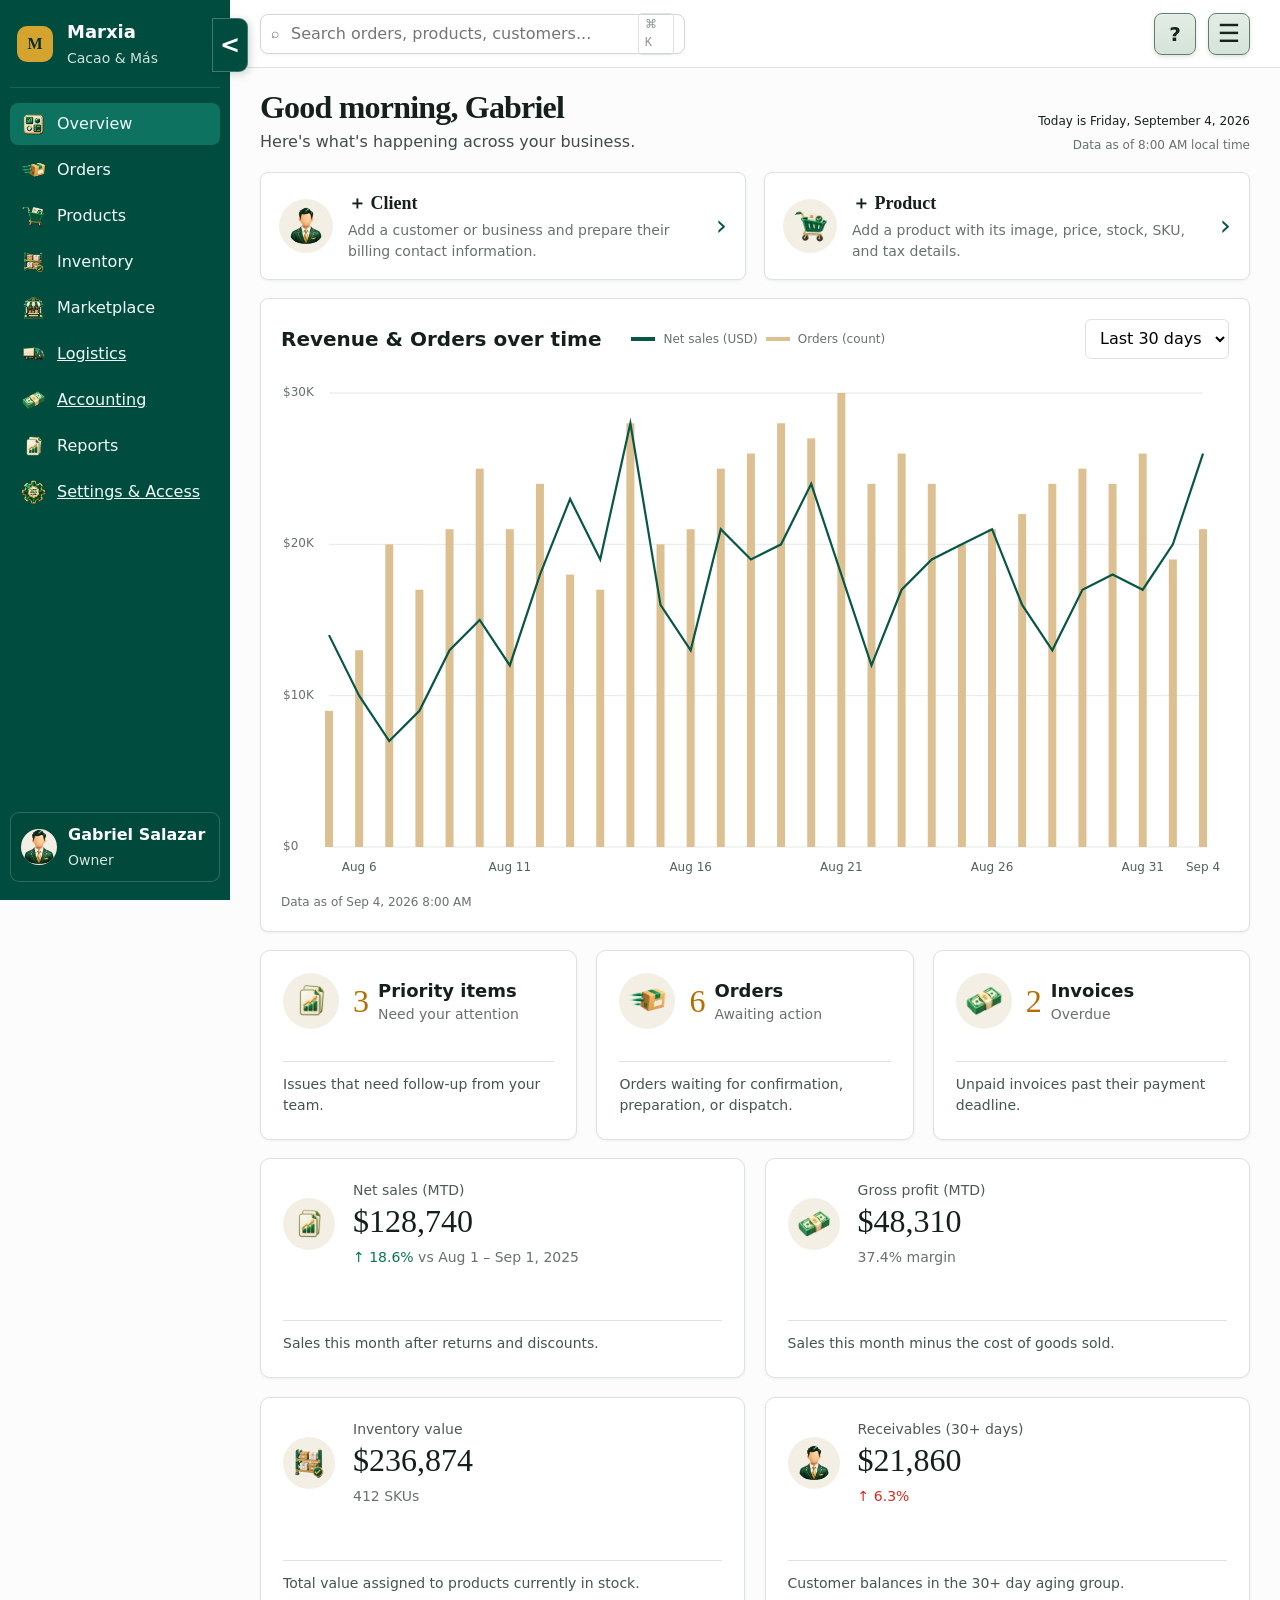
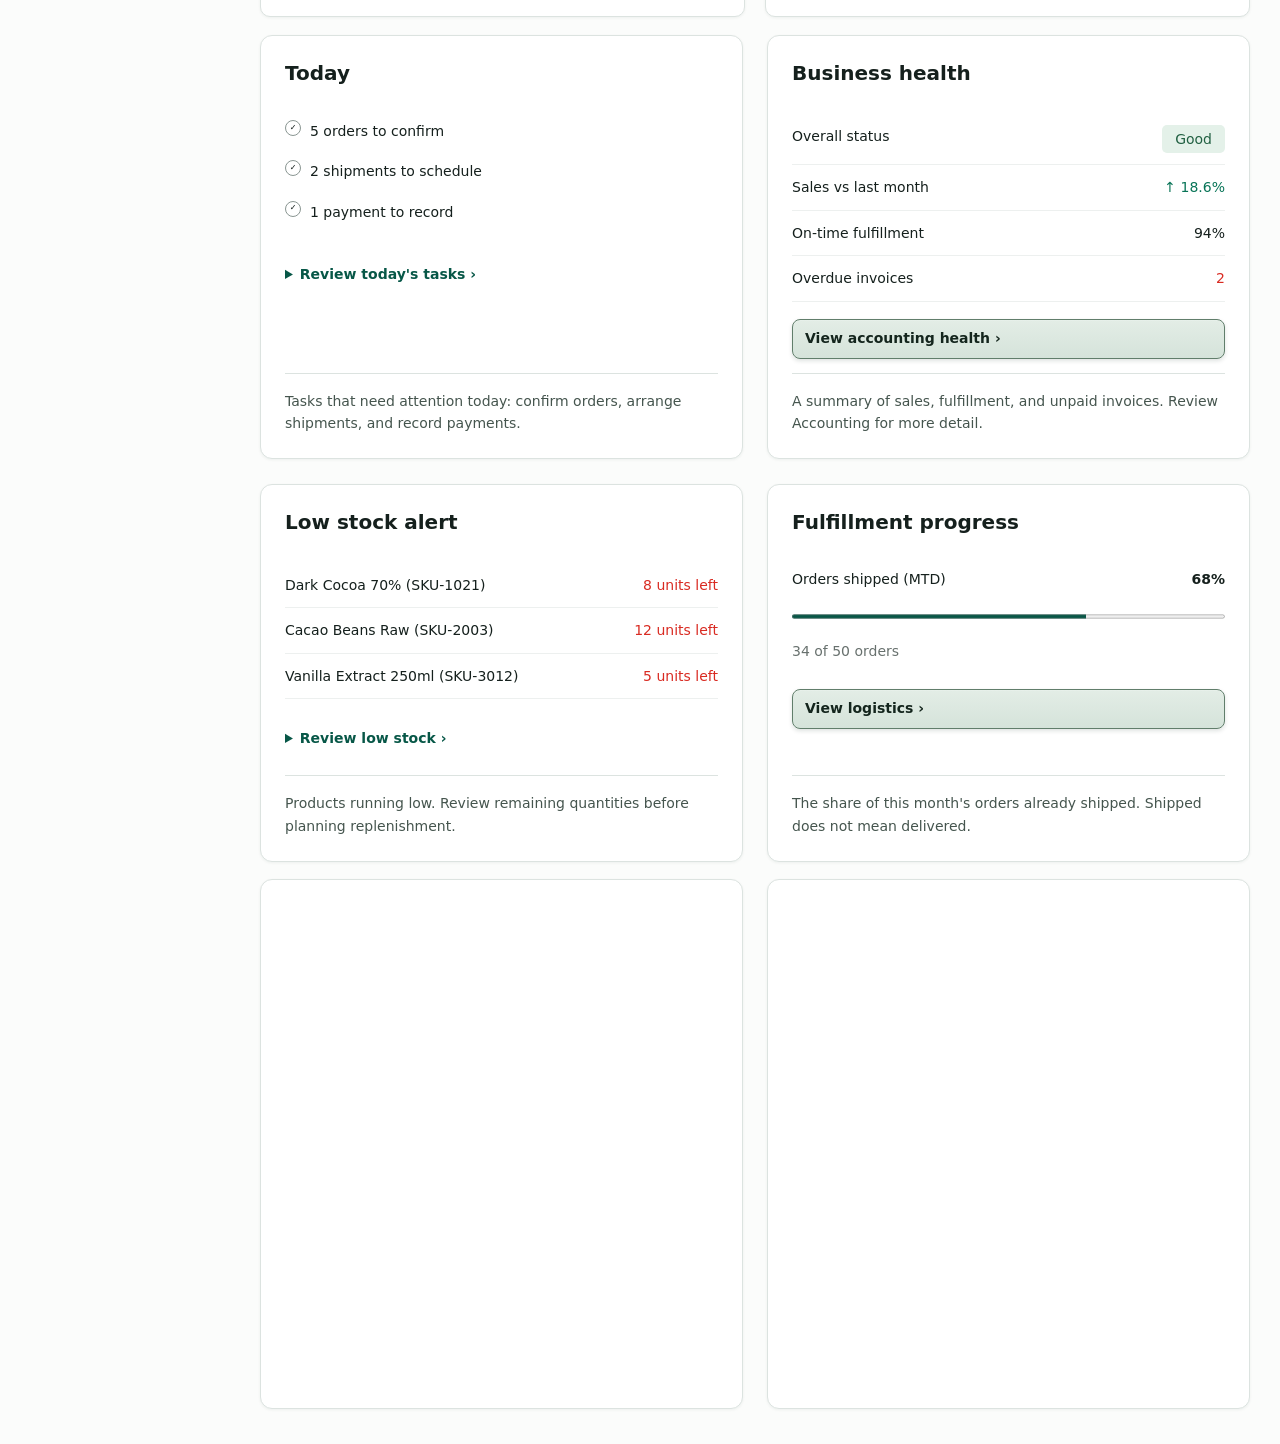
==== index.html @ bff3bec0 "Resolve overview card conflicts while preserving current layouts and themes" ====
<!doctype html>
<html lang="en">
<head>
  <meta charset="utf-8">
  <meta name="viewport" content="width=device-width, initial-scale=1">
  <meta name="theme-color" content="#064f40">
  <title>Marxia | Business Overview</title>
  <meta name="description" content="Marxia SMB business overview">
  <link rel="stylesheet" href="styles.css?v=20260909-merged-cards-1">
  <link rel="stylesheet" href="button-theme.css?v=20260908-1">
  <script src="embedded-assets.js"></script><script src="i18n.js?v=20260909-merged-cards-1" defer></script>
  <script src="app.js?v=20260909-merged-cards-1" defer></script>
<script src="support.js?v=20260907-1" defer></script>
</head>
<body>
  <div class="app-shell">
    <aside class="sidebar" id="sidebar" aria-label="Primary navigation">
      <div class="brand">
        <span class="brand-mark" aria-hidden="true">M</span>
        <span><strong>Marxia</strong><small>Cacao &amp; Más</small></span>
      </div>
      <nav class="primary-nav" id="primaryNav">
        <button class="nav-item active" data-page="Overview"><img src="assets/overview.webp" alt=""><span>Overview</span></button>
        <button class="nav-item" data-page="Orders"><img src="assets/order.webp" alt=""><span>Orders</span></button>
        <button class="nav-item" data-page="Products"><img src="assets/products.webp" alt=""><span>Products</span></button>
        <button class="nav-item" data-page="Inventory"><img src="assets/inventory.webp" alt=""><span>Inventory</span></button>
        <button class="nav-item" data-page="Marketplace"><img src="assets/marketplace.webp" alt=""><span>Marketplace</span></button>
        <a class="nav-item" href="logistics.html"><img src="assets/truck.webp" alt=""><span>Logistics</span></a>
        <a class="nav-item" href="accounting.html"><img src="assets/accounting.webp" alt=""><span>Accounting</span></a>
        <button class="nav-item" data-page="Reports"><img src="assets/reports.webp" alt=""><span>Reports</span></button>
        <a class="nav-item" href="settings-access.html"><img src="assets/settings.webp" alt=""><span>Settings &amp; Access</span></a>
      </nav>
      <button class="owner-card" type="button" data-page="Profile">
        <img src="assets/avatar.webp" alt="">
        <span><strong>Gabriel Salazar</strong><small>Owner</small></span>
      </button>
    </aside>
    <button class="sidebar-slide-toggle" id="sidebarSlideToggle" type="button" aria-controls="sidebar" aria-expanded="true" aria-label="Close navigation menu">&lt;</button>

    <main class="workspace">
      <header class="topbar">
        <button class="mobile-menu" id="menuToggle" type="button" aria-controls="sidebar" aria-expanded="false" aria-label="Open navigation">☰</button>
        <label class="search"><span aria-hidden="true">⌕</span><input type="search" id="searchInput" placeholder="Search orders, products, customers..." aria-label="Search"><kbd>⌘ K</kbd></label>
        <div class="top-actions">
          <button class="support-button" type="button" data-support-open aria-haspopup="dialog" aria-controls="supportDialog" aria-label="Open IT Tech Support request form" title="IT Tech Support">?</button>
          <div class="utility-nav">
            <button class="utility-menu-toggle" id="utilityMenuToggle" type="button" aria-controls="utilityMenu" aria-expanded="false" aria-label="Open account and appearance menu">☰</button>
            <nav class="utility-menu" id="utilityMenu" aria-label="Account and appearance" hidden>
              <button class="utility-action primary-action" type="button" data-open-dialog="productDialog">＋ Product</button>
              <button class="utility-action" type="button" data-open-dialog="clientDialog">＋ Client</button>
              <button class="utility-profile" type="button" data-page="Profile"><img src="assets/avatar.webp" alt=""><span><strong>Gabriel</strong><small>Profile · Owner</small></span><b aria-hidden="true">›</b></button>
              <section class="utility-group" aria-labelledby="appearanceLabel">
                <strong id="appearanceLabel">Appearance</strong>
                <div class="binary-setting">
                  <span data-theme-label="light" class="active">Light</span>
                  <button class="toggle-switch" type="button" role="switch" aria-checked="false" data-theme-toggle aria-label="Switch between Light and Dark appearance" title="Move left for Light or right for Dark"><span class="toggle-thumb" aria-hidden="true"></span></button>
                  <span data-theme-label="dark">Dark</span>
                </div>
              </section>
              <section class="utility-group" aria-labelledby="languageLabel">
                <strong id="languageLabel">Language</strong>
                <div class="binary-setting">
                  <span data-language-label="en" class="active">English</span>
                  <button class="toggle-switch" type="button" role="switch" aria-checked="false" data-language-toggle aria-label="Switch between English and Spanish" title="Move left for English or right for Spanish"><span class="toggle-thumb" aria-hidden="true"></span></button>
                  <span data-language-label="es">Spanish</span>
                </div>
              </section>
            </nav>
          </div>
        </div>
      </header>

      <div class="page">
        <section class="heading-row">
          <div><h1>Good morning, Gabriel</h1><p>Here's what's happening across your business.</p></div>
          <div class="as-of"><strong>Today is Friday, September 4, 2026</strong><span>Data as of 8:00 AM local time</span></div>
        </section>

        <section class="creation-cards" aria-label="Create business records">
          <button class="creation-card product-card" type="button" data-open-dialog="productDialog">
            <img src="assets/products.webp" alt="">
            <span><strong>＋ Product</strong><small>Add a product with its image, price, stock, SKU, and tax details.</small></span>
            <b aria-hidden="true">›</b>
          </button>
          <button class="creation-card client-card" type="button" data-open-dialog="clientDialog">
            <img src="assets/avatar.webp" alt="">
            <span><strong>＋ Client</strong><small>Add a customer or business and prepare their billing contact information.</small></span>
            <b aria-hidden="true">›</b>
          </button>
        </section>

        <article class="panel chart-panel">
          <div class="panel-heading"><h2>Revenue &amp; Orders over time</h2><div class="legend"><span class="line-key"></span>Net sales (USD)<span class="bar-key"></span>Orders (count)</div><select aria-label="Chart period"><option>Last 30 days</option></select></div>
          <canvas id="performanceChart" height="170" aria-label="Revenue and orders chart"></canvas>
          <small>Data as of Sep 4, 2026 8:00 AM</small>
        </article>

        <div class="overview-layout">
          <section class="main-column">
            <div class="attention-strip" aria-label="Items requiring attention">
              <button type="button" data-toast="Priority details will be added with the Overview workflow."><img src="assets/reports.webp" alt=""><span><b>3</b><strong>Priority items</strong><small>Need your attention</small></span><small class="card-explanation">Issues that need follow-up from your team.</small></button>
              <button type="button" data-toast="Orders is the next independent page."><img src="assets/order.webp" alt=""><span><b>6</b><strong>Orders</strong><small>Awaiting action</small></span><small class="card-explanation">Orders waiting for confirmation, preparation, or dispatch.</small></button>
              <button type="button" data-toast="Accounting will be created as an independent page."><img src="assets/accounting.webp" alt=""><span><b>2</b><strong>Invoices</strong><small>Overdue</small></span><small class="card-explanation">Unpaid invoices past their payment deadline.</small></button>
            </div>

            <div class="metric-grid">
              <button class="metric metric-link" type="button" data-page="Orders" aria-label="Open Orders from Net sales month to date"><img src="assets/reports.webp" alt=""><div><small>Net sales (MTD)</small><strong>$128,740</strong><span class="positive">↑ 18.6% <i>vs Aug 1 – Sep 1, 2025</i></span></div><small class="card-explanation">Sales this month after returns and discounts.</small></button>
              <button class="metric metric-link" type="button" data-page="Accounting" aria-label="Open Accounting from Gross profit month to date"><img src="assets/accounting.webp" alt=""><div><small>Gross profit (MTD)</small><strong>$48,310</strong><span>37.4% margin</span></div><small class="card-explanation">Sales this month minus the cost of goods sold.</small></button>
              <button class="metric metric-link" type="button" data-page="Inventory" aria-label="Open Inventory from Inventory value"><img src="assets/inventory.webp" alt=""><div><small>Inventory value</small><strong>$236,874</strong><span>412 SKUs</span></div><small class="card-explanation">Total value assigned to products currently in stock.</small></button>
              <article class="metric"><img src="assets/avatar.webp" alt=""><div><small>Receivables (30+ days)</small><strong>$21,860</strong><span class="negative">↑ 6.3%</span></div><small class="card-explanation">Customer balances in the 30+ day aging group.</small></article>
            </div>


            <div class="status-grid" aria-label="Business status">
              <article class="panel status-card overview-detail-card deferred-overview" id="today-card"><h2>Today</h2><ul><li>5 orders to confirm</li><li>2 shipments to schedule</li><li>1 payment to record</li></ul><details id="today-tasks" class="overview-disclosure"><summary>Review today's tasks ›</summary><div><h3>Today's task details</h3><p>Order confirmation</p><p>Review pending order work in the priority queue.</p><a href="#priority-queue">Review priorities ›</a><a href="logistics.html#shipment-queue">Review shipments ›</a><a href="accounting.html#recent-transactions">Review payments ›</a></div></details><p class="overview-explanation">Tasks that need attention today: confirm orders, arrange shipments, and record payments.</p></article>
              <article class="panel status-card overview-detail-card deferred-overview" id="business-health-card"><h2>Business health</h2><dl><div><dt>Overall status</dt><dd class="badge">Good</dd></div><div><dt>Sales vs last month</dt><dd class="positive">↑ 18.6%</dd></div><div><dt>On-time fulfillment</dt><dd>94%</dd></div><div><dt>Overdue invoices</dt><dd class="negative">2</dd></div></dl><a class="status-card-link" href="accounting.html#business-health">View accounting health ›</a><p class="overview-explanation">A summary of sales, fulfillment, and unpaid invoices. Review Accounting for more detail.</p></article>
              <article class="panel status-card overview-detail-card deferred-overview" id="low-stock-card"><h2>Low stock alert</h2><dl><div><dt>Dark Cocoa 70% (SKU-1021)</dt><dd class="negative">8 units left</dd></div><div><dt>Cacao Beans Raw (SKU-2003)</dt><dd class="negative">12 units left</dd></div><div><dt>Vanilla Extract 250ml (SKU-3012)</dt><dd class="negative">5 units left</dd></div></dl><details id="low-stock-details" class="overview-disclosure"><summary>Review low stock ›</summary><div><h3>Stock details</h3><div class="table-scroll"><table><thead><tr><th>Product</th><th>SKU</th><th>Units remaining</th></tr></thead><tbody><tr><td>Dark Cocoa 70%</td><td>SKU-1021</td><td>8</td></tr><tr><td>Cacao Beans Raw</td><td>SKU-2003</td><td>12</td></tr><tr><td>Vanilla Extract 250ml</td><td>SKU-3012</td><td>5</td></tr></tbody></table></div></div></details><p class="overview-explanation">Products running low. Review remaining quantities before planning replenishment.</p></article>
              <article class="panel status-card overview-detail-card deferred-overview" id="fulfillment-card"><h2>Fulfillment progress</h2><div class="progress-copy"><span>Orders shipped (MTD)</span><b>68%</b></div><progress value="68" max="100">68%</progress><small>34 of 50 orders</small><a class="status-card-link" href="logistics.html#fulfillment-progress">View logistics ›</a><p class="overview-explanation">The share of this month's orders already shipped. Shipped does not mean delivered.</p></article>
            </div>

            <div class="tables-grid">
              <article class="panel table-panel overview-detail-card deferred-overview" id="priority-queue">
                <div class="panel-heading"><h2>Priority queue</h2><a class="status-card-link" href="#priority-queue-table">Review listed priorities ›</a></div>
                <div class="table-scroll" id="priority-queue-table" tabindex="0"><table><thead><tr><th>Issue</th><th>Severity</th><th>Owner</th><th>Due</th><th>Action</th></tr></thead><tbody>
                  <tr><td>Overdue payment from Café Aurora</td><td><em class="high">High</em></td><td>Ana P.</td><td>Sep 4</td><td><a href="accounting.html#recent-transactions">Review accounting ›</a></td></tr>
                  <tr><td>Inventory below reorder point (3 SKUs)</td><td><em class="medium">Medium</em></td><td>Isaac S.</td><td>Sep 3</td><td><a href="#low-stock-details">Review stock ›</a></td></tr>
                  <tr><td>Order #10458 requires fulfillment</td><td><em class="medium">Medium</em></td><td>Luis M.</td><td>Sep 3</td><td><a href="logistics.html#shipment-queue">Review shipments ›</a></td></tr>
                  <tr><td>Customer inquiry: Shipping delay</td><td><em class="low">Low</em></td><td>Ana P.</td><td>Sep 6</td><td><a href="logistics.html#shipment-queue">Review shipments ›</a></td></tr>
                </tbody></table></div>
              <p class="overview-explanation">Issues assigned to your team, with urgency and deadlines. Use each link to review the related area.</p></article>
              <article class="panel table-panel overview-detail-card deferred-overview" id="recent-transactions-card">
                <div class="panel-heading"><h2>Recent transactions</h2><a class="status-card-link" href="accounting.html#recent-transactions">View accounting transactions ›</a></div>
                <div class="table-scroll"><table><thead><tr><th>Date</th><th>Type</th><th>Document</th><th>Customer / Vendor</th><th>Amount</th><th>Status</th></tr></thead><tbody>
                  <tr><td>Sep 4, 2026</td><td>Order</td><td>#10472</td><td>Café Aurora</td><td>$4,860.00</td><td><em class="processing">Processing</em></td></tr>
                  <tr><td>Sep 4, 2026</td><td>Invoice</td><td>INV-3081</td><td>Cacao Lab LLC</td><td>$7,125.00</td><td><em class="paid">Paid</em></td></tr>
                  <tr><td>Sep 3, 2026</td><td>Payment</td><td>RCV-2104</td><td>Cacao Lab LLC</td><td>-$7,125.00</td><td><em class="paid">Applied</em></td></tr>
                  <tr><td>Sep 3, 2026</td><td>Order</td><td>#10468</td><td>Greenleaf Market</td><td>$3,210.00</td><td><em class="paid">Confirmed</em></td></tr>
                </tbody></table></div>
              <p class="overview-explanation">Recent orders, invoices, and payments. Related entries may refer to the same sale.</p></article>
            </div>
          </section>

        </div>
      </div>
    </main>
  </div>
  

  <dialog class="record-dialog" id="clientDialog" aria-labelledby="clientDialogTitle">
    <form method="dialog" class="record-form" id="clientForm">
      <header class="dialog-heading">
        <div><small>NEW CLIENT</small><h2 id="clientDialogTitle">Add a client</h2><p>Create either a customer or business billing record.</p></div>
        <button class="dialog-close" type="button" data-close-dialog aria-label="Close client form">×</button>
      </header>
      <div class="form-grid">
        <label>Customer or Business<select id="clientType" name="clientType" required><option value="customer">Customer</option><option value="business">Business</option></select></label>
        <label>Client number<input id="clientNumber" name="clientNumber" value="CLI-0001" readonly><small>Generated automatically</small></label>
        <label class="wide"><span id="clientNameLabel">Customer name</span><input id="clientName" name="clientName" required autocomplete="name" placeholder="e.g. Gabriel Salazar"></label>
        <label id="taxIdField" hidden>Tax ID<input id="clientTaxId" name="taxId" placeholder="Enter the business Tax ID"></label>
        <label class="wide" id="businessAddressField" hidden>Business address<input id="businessAddress" name="businessAddress" autocomplete="street-address" placeholder="Street, city, province, postal code"></label>
        <label>Email<input name="email" type="email" required autocomplete="email" placeholder="billing@client.com"></label>
        <label>Contact name<input name="contactName" required autocomplete="name" placeholder="Primary billing contact"></label>
        <label>Contact phone<input name="phone" type="tel" autocomplete="tel" placeholder="+593"></label>
      </div>
      <p class="form-note">When this client is invoiced or billed, the billing notice will be sent immediately to this email address.</p>
      <footer class="dialog-actions"><button type="button" data-close-dialog>Cancel</button><button class="primary" type="submit">Save client</button></footer>
    </form>
  </dialog>

  <dialog class="record-dialog" id="productDialog" aria-labelledby="productDialogTitle">
    <form method="dialog" class="record-form" id="productForm">
      <header class="dialog-heading">
        <div><small>NEW PRODUCT</small><h2 id="productDialogTitle">Add to your catalog</h2><p>Photograph it, price it, and start selling.</p></div>
        <button class="dialog-close" type="button" data-close-dialog aria-label="Close product form">×</button>
      </header>
      <section class="inventory-search" aria-labelledby="inventorySearchLabel">
        <label id="inventorySearchLabel" for="productInventorySearch">Product Search</label>
        <div><input id="productInventorySearch" type="search" list="inventoryProductOptions" autocomplete="off" placeholder="Search inventory by product name or SKU"><button id="loadInventoryProduct" type="button">Load product</button></div>
        <datalist id="inventoryProductOptions"></datalist>
        <small id="inventorySearchStatus" role="status" aria-live="polite">Choose an existing inventory product to populate the form.</small>
      </section>
      <div class="product-form-grid">
        <div class="image-field"><label>Product image</label><button class="upload-control" id="productUpload" type="button"><img src="assets/products.webp" alt=""><strong>Take a picture or upload</strong><small>JPG or PNG · up to 10 MB</small></button><input hidden id="productPhoto" name="photo" type="file" accept="image/png,image/jpeg" capture="environment"></div>
        <div class="product-fields">
          <label>Product name<input id="productName" name="productName" required placeholder="e.g. Cacao Nacional"></label>
          <div class="field-pair"><label>Price (USD)<input id="productPrice" name="price" required type="number" min="0" step=".01" placeholder="0.00"></label><label>SKU<input id="productSku" name="sku" placeholder="Auto-generated"></label></div>
          <label>Stock quantity<span class="stepper"><button id="stockMinus" type="button" aria-label="Decrease stock quantity">−</button><input id="productStock" name="stock" type="number" min="0" value="20"><button id="stockPlus" type="button" aria-label="Increase stock quantity">＋</button></span></label>
        </div>
      </div>
      <div class="tax-row"><span><strong>Add VAT / tax</strong><small>Calculated at checkout and shown on invoices</small></span><label><input id="productTaxValue" name="tax" type="number" min="0" max="100" value="15">%</label><button id="productTaxToggle" class="switch on" type="button" role="switch" aria-checked="true" aria-label="Add VAT or tax"><i></i></button></div>
      <label class="stock-check"><input id="notInStock" name="notInStock" type="checkbox"> Mark product as not in stock</label>
      <footer class="dialog-actions"><button type="button" data-close-dialog>Cancel</button><button class="primary" type="submit">Save product</button></footer>
    </form>
  </dialog>

  <div class="toast" id="toast" role="status" aria-live="polite"></div>
</body>
</html>
---- styles.css ----
/* Shared typography scale. rem values follow the user's browser text preference. */
:root{--font-page:2rem;--font-dialog:1.5rem;--font-section:1.25rem;--font-card:1.125rem;--font-body:1rem;--font-support:.875rem;--font-caption:.75rem;--font-metric:2rem}
@media(max-width:900px){:root{--font-page:1.75rem;--font-metric:1.75rem}}
:root{--green:#075747;--green-dark:#004d3f;--green-ink:#003f34;--gold:#d4a42f;--cream:#f4efe4;--ink:#15201d;--muted:#68716e;--line:#dce3e0;--surface:#fff;--canvas:#fbfcfb;--danger:#d92b22;--success:#087457;--shadow:0 1px 3px rgba(16,49,39,.06);font-family:Inter,ui-sans-serif,system-ui,-apple-system,BlinkMacSystemFont,"Segoe UI",sans-serif;color:var(--ink);background:var(--canvas)}
*{box-sizing:border-box}body{margin:0;min-width:320px;background:var(--canvas)}button,input,select{font:inherit}button{color:inherit}.app-shell{display:grid;grid-template-columns:230px minmax(0,1fr);min-height:100vh}.sidebar{position:sticky;top:0;height:100vh;display:flex;flex-direction:column;padding:18px 10px;background:var(--green-dark);color:#fff;z-index:20}.brand{display:grid;grid-template-columns:40px minmax(0,1fr);align-items:center;gap:10px;padding:0 7px 18px;border-bottom:1px solid rgba(255,255,255,.11)}.brand-mark{display:grid;place-items:center;width:36px;height:36px;border-radius:10px;background:var(--gold);color:#082e27;font-family:Georgia,serif;font-weight:800}.brand strong,.brand small{display:block}.brand strong{font-size:var(--font-card)}.brand small{margin-top:3px;font-size:var(--font-support);font-weight:400;color:#d1e1dc}.tenant-menu{border:0;background:none;color:#fff;font-size:20px}.primary-nav{display:grid;gap:4px;padding-top:15px}.nav-item{display:flex;align-items:center;gap:11px;width:100%;min-height:42px;padding:8px 11px;border:0;border-radius:8px;background:transparent;color:#f3fbf8;text-align:left;cursor:pointer}.nav-item:hover,.nav-item:focus-visible,.nav-item.active{background:#0d725f;outline:none}.nav-item img{width:25px;height:25px;object-fit:contain}.nav-item span{font-size:var(--font-body)}.owner-card{display:grid;grid-template-columns:38px minmax(0,1fr);align-items:center;gap:9px;margin-top:auto;padding:10px;border:1px solid rgba(255,255,255,.19);border-radius:9px;background:rgba(0,0,0,.05);color:#fff;text-align:left;cursor:pointer}.owner-card img{width:36px;height:36px;border-radius:50%;object-fit:cover;background:var(--cream)}.owner-card strong,.owner-card small{display:block}.owner-card strong{font-size:var(--font-body)}.owner-card small{margin-top:3px;font-size:var(--font-support);color:#d6e5e0}.workspace{min-width:0}.topbar{height:68px;display:flex;align-items:center;gap:18px;padding:0 30px;border-bottom:1px solid var(--line);background:var(--surface)}.mobile-menu{display:none}.search{display:flex;align-items:center;gap:10px;width:min(425px,40vw);height:40px;padding:0 10px;border:1px solid #cfd8d5;border-radius:8px;color:var(--muted);box-shadow:var(--shadow)}.search input{width:100%;border:0;outline:0;background:transparent;font-size:var(--font-body)}.search kbd{padding:2px 6px;border:1px solid var(--line);border-radius:4px;color:#8a9491;font-size:var(--font-caption)}.top-actions{display:flex;align-items:center;gap:12px;margin-left:auto}.top-actions>button{border:0;background:transparent;cursor:pointer}.language{font-weight:700}.theme img{width:24px;height:24px;object-fit:contain}.action{height:40px;padding:0 20px!important;border:1px solid var(--green)!important;border-radius:7px!important;font-weight:650}.action.primary{background:var(--green)!important;color:#fff}.action.secondary{background:#fff!important;color:var(--green)}.profile{display:flex;align-items:center;gap:10px;padding-left:18px!important;border-left:1px solid var(--line)!important;text-align:left}.profile>span:first-child{display:grid;place-items:center;width:36px;height:36px;border:1px solid #dac596;border-radius:50%;background:var(--cream);font-family:Georgia,serif}.profile strong,.profile small{display:block}.profile strong{font-size:var(--font-body)}.profile small{margin-top:3px;font-size:var(--font-support);color:var(--muted)}.page{padding:20px 30px 34px}.heading-row{display:flex;align-items:end;justify-content:space-between;margin-bottom:18px}.heading-row h1{margin:0 0 4px;font:700 var(--font-page)/1.1 Georgia,serif;letter-spacing:-.025em}.heading-row p{margin:0;color:#414b48;font-size:var(--font-body)}.as-of{text-align:right}.as-of strong,.as-of span{display:block}.as-of strong{font-size:var(--font-caption);font-weight:500}.as-of span{margin-top:6px;color:var(--muted);font-size:var(--font-caption)}.overview-layout{display:block}.main-column{min-width:0}.attention-strip,.metric,.panel{border:1px solid var(--line);border-radius:8px;background:var(--surface);box-shadow:var(--shadow)}.attention-strip{display:grid;grid-template-columns:repeat(3,1fr);margin-bottom:18px;padding:14px 18px}.attention-strip button{display:flex;align-items:center;gap:14px;padding:0 22px;border:0;border-right:1px solid var(--line);background:transparent;text-align:left;cursor:pointer}.attention-strip button:last-child{border-right:0}.attention-strip img,.metric img{width:48px;height:48px;padding:8px;border-radius:50%;object-fit:contain;background:var(--cream)}.attention-strip span{display:grid;grid-template-columns:auto 1fr;column-gap:9px;align-items:center}.attention-strip b{grid-row:1/3;color:#b86d00;font:400 var(--font-metric) Georgia,serif}.attention-strip strong{font-size:var(--font-card);font-weight:500}.attention-strip small{color:var(--muted);font-size:var(--font-support)}.metric-grid{display:grid;grid-template-columns:repeat(4,1fr);gap:14px;margin-bottom:18px}.metric{display:flex;align-items:center;gap:10px;min-height:108px;padding:14px 12px}.metric-link{width:100%;color:inherit;text-align:left;cursor:pointer;transition:border-color .16s,box-shadow .16s,transform .16s}.metric-link:hover{border-color:#9bbdb4;box-shadow:0 4px 12px rgba(16,49,39,.1);transform:translateY(-1px)}.metric-link:focus-visible{outline:3px solid rgba(7,87,71,.28);outline-offset:2px}.metric img{width:45px;height:45px}.metric div>small,.metric div>strong,.metric div>span{display:block}.metric div>small{margin-bottom:2px;color:#4f5956;font-size:var(--font-support)}.metric div>strong{font:400 var(--font-metric) Georgia,serif;white-space:nowrap}.metric div>span{margin-top:7px;color:var(--muted);font-size:var(--font-support)}.metric div>span i{font-style:normal;color:var(--muted)}.positive{color:var(--success)!important}.negative{color:var(--danger)!important}.panel{padding:15px}.panel-heading{display:flex;align-items:center;gap:20px;margin-bottom:9px}.panel h2{margin:0;font-size:var(--font-section)}.panel-heading .legend{display:flex;align-items:center;gap:8px;margin-left:10px;color:var(--muted);font-size:var(--font-caption)}.line-key{width:24px;border-top:4px solid var(--green)}.bar-key{width:24px;border-top:4px solid #ddc092}.panel-heading select{margin-left:auto;padding:7px 10px;border:1px solid var(--line);border-radius:6px;background:#fff;font-size:var(--font-body)}.chart-panel{margin-bottom:18px}.chart-panel>small{color:var(--muted);font-size:var(--font-caption)}.chart-panel canvas{display:block;width:100%;height:170px}.tables-grid{display:grid;grid-template-columns:1fr 1.07fr;gap:14px;margin-top:18px}.table-panel{min-width:0;padding:12px}.panel-heading button,.status-card button{margin-left:auto;border:0;background:transparent;color:var(--green);font-size:var(--font-body);font-weight:650;cursor:pointer}.table-scroll{overflow:auto}table{width:100%;border-collapse:collapse;font-size:var(--font-support);white-space:nowrap}th{padding:9px 5px;border-bottom:1px solid var(--line);color:var(--muted);font-weight:500;text-align:left}td{padding:10px 5px;border-bottom:1px solid #edf0ef}tbody tr:last-child td{border-bottom:0}td a{color:var(--green);font-weight:650;text-decoration:none}em.high,em.medium,em.low,em.processing,em.paid{padding:4px 8px;border-radius:5px;font-style:normal}.high{background:#fde4df;color:#b52c21}.medium{background:#fff0d2;color:#9b5c00}.low,.paid{background:#e6f3ed;color:#075d48}.processing{background:#dcebf8;color:#14558f}.status-grid{display:grid;grid-template-columns:repeat(2,minmax(0,1fr));gap:16px;margin-top:18px}.status-card{padding:18px}.status-card h2{font-size:var(--font-card)}.status-card ul{display:grid;gap:16px;margin:19px 0 15px;padding:0;list-style:none}.status-card li{position:relative;padding-left:25px;font-size:var(--font-body)}.status-card li:before{content:"✓";position:absolute;left:0;display:grid;place-items:center;width:14px;height:14px;border:1px solid #8a9692;border-radius:50%;font-size:8px}.status-card button{margin:0;padding-top:14px;border-top:1px solid var(--line);width:100%;text-align:left}.status-card dl{margin:13px 0 3px}.status-card dl div{display:flex;justify-content:space-between;gap:12px;padding:11px 0;border-bottom:1px solid #edf0ef;font-size:var(--font-support)}.status-card dt{color:#525c59}.status-card dd{margin:0}.badge{padding:3px 13px;border-radius:5px;background:#e4f1e9;color:#216042}.progress-copy{display:flex;justify-content:space-between;margin:18px 0 8px;color:#525c59;font-size:var(--font-support)}.status-card progress{width:100%;height:9px;accent-color:var(--green)}.status-card>small{display:block;margin:5px 0 12px;color:var(--muted);font-size:var(--font-support)}.toast{position:fixed;left:50%;bottom:26px;z-index:50;transform:translate(-50%,30px);padding:11px 16px;border-radius:7px;background:#143d34;color:#fff;font-size:var(--font-body);opacity:0;pointer-events:none;transition:.2s}.toast.show{transform:translate(-50%,0);opacity:1}
body.dark{--ink:#eaf2ef;--muted:#a9b8b3;--line:#334943;--surface:#162923;--canvas:#10201b;--cream:#2c3d37;color:var(--ink)}.dark .topbar,.dark .search,.dark .action.secondary,.dark select{background:var(--surface);color:var(--ink)}.dark .metric div>small,.dark .heading-row p,.dark .as-of strong{color:#d4dedb}.dark canvas{filter:brightness(.93)}
@media(max-width:1180px){.topbar{padding:0 20px}.page{padding:20px}.profile>span:nth-child(2){display:none}.action{padding:0 12px!important}.metric-grid{grid-template-columns:repeat(2,1fr)}.tables-grid{grid-template-columns:1fr}}
@media(max-width:900px){.app-shell{grid-template-columns:1fr}.sidebar{position:fixed;left:-240px;width:230px;transition:left .2s}.sidebar.open{left:0}.topbar{height:62px}.mobile-menu{display:block;width:38px;height:38px;border:1px solid var(--line);border-radius:7px;background:var(--surface)}.search{width:min(380px,50vw)}.action,.profile{display:none!important}.status-grid{grid-template-columns:repeat(2,minmax(0,1fr))}}
@media(max-width:620px){.topbar{padding:0 12px;gap:8px}.search{width:100%}.search kbd{display:none}.top-actions{gap:7px}.page{padding:16px 12px 28px}.heading-row{align-items:start}.as-of{display:none}.heading-row h1{font-size:var(--font-page)}.attention-strip{grid-template-columns:1fr;padding:6px 12px}.attention-strip button{padding:10px 0;border-right:0;border-bottom:1px solid var(--line)}.attention-strip button:last-child{border-bottom:0}.metric-grid{grid-template-columns:1fr}.metric{min-height:92px}.panel-heading{align-items:flex-start;flex-wrap:wrap}.panel-heading .legend{order:3;width:100%;margin-left:0}.chart-panel{padding:12px}.status-grid{grid-template-columns:1fr}.tables-grid{grid-template-columns:1fr}.table-panel{overflow:hidden}.language{font-size:var(--font-support)}.theme img{width:22px;height:22px}}
@media(prefers-reduced-motion:reduce){*{scroll-behavior:auto!important;transition:none!important}}

.creation-cards{display:grid;width:100%;grid-template-columns:repeat(2,minmax(0,1fr));grid-template-areas:"client product";gap:18px;margin-bottom:18px}.creation-card{display:flex;align-items:center;gap:15px;min-width:0;min-height:100px;overflow:hidden;padding:18px;border:1px solid var(--line);border-radius:8px;background:var(--surface);box-shadow:var(--shadow);color:inherit;text-align:left;cursor:pointer;transition:border-color .16s,box-shadow .16s,transform .16s}.creation-card.product-card{grid-area:product}.creation-card.client-card{grid-area:client}.creation-card:hover{border-color:#9bbdb4;box-shadow:0 5px 16px rgba(16,49,39,.1);transform:translateY(-1px)}.creation-card:focus-visible{outline:3px solid rgba(7,87,71,.28);outline-offset:2px}.creation-card img{width:54px;height:54px;padding:8px;border-radius:50%;background:var(--cream);object-fit:contain}.creation-card span{display:grid;min-width:0;gap:5px}.creation-card strong{font:700 var(--font-card) Georgia,serif}.creation-card small{max-width:390px;color:var(--muted);font-size:var(--font-support);line-height:1.45;overflow-wrap:anywhere}.creation-card>b{margin-left:auto;color:var(--green);font-size:28px;font-weight:400}
.record-dialog{width:min(720px,calc(100% - 28px));max-height:calc(100vh - 28px);padding:0;border:0;border-radius:12px;background:var(--surface);color:var(--ink);box-shadow:0 24px 70px rgba(0,30,24,.28);overflow:auto}.record-dialog::backdrop{background:rgba(0,35,28,.58);backdrop-filter:blur(2px)}.record-form{padding:24px}.dialog-heading{display:flex;justify-content:space-between;gap:20px;padding-bottom:17px;border-bottom:1px solid var(--line)}.dialog-heading small{color:var(--green);font-size:var(--font-support);font-weight:750;letter-spacing:.12em}.dialog-heading h2{margin:4px 0;font:700 var(--font-dialog) Georgia,serif}.dialog-heading p{margin:0;color:var(--muted);font-size:var(--font-body)}.dialog-close{display:grid;place-items:center;flex:0 0 48px;width:48px;height:48px;border:1px solid var(--line);border-radius:50%;background:transparent;cursor:pointer;font-size:30px;line-height:1}.form-grid{display:grid;grid-template-columns:repeat(2,minmax(0,1fr));gap:15px;margin-top:18px}.form-grid .wide{grid-column:1/-1}.form-grid label,.product-fields label,.image-field>label{display:grid;gap:6px;color:#45504c;font-size:var(--font-support);font-weight:650}.form-grid input,.form-grid select,.product-fields input{width:100%;height:42px;padding:0 11px;border:1px solid #cfd8d5;border-radius:7px;background:var(--surface);color:var(--ink);outline:0}.form-grid input:focus,.form-grid select:focus,.product-fields input:focus{border-color:var(--green);box-shadow:0 0 0 3px rgba(7,87,71,.12)}.form-grid label>small{color:var(--muted);font-size:var(--font-support);font-weight:400}.form-note{margin:17px 0 0;padding:12px 14px;border-left:3px solid var(--gold);background:var(--cream);color:#45504c;font-size:var(--font-support);line-height:1.45}.dialog-actions{display:flex;justify-content:flex-end;gap:10px;margin-top:20px;padding-top:16px;border-top:1px solid var(--line)}.dialog-actions button{min-height:40px;padding:0 18px;border:1px solid var(--green);border-radius:7px;background:var(--surface);color:var(--green);font-weight:650;cursor:pointer}.dialog-actions .primary{background:var(--green);color:#fff}.product-form-grid{display:grid;grid-template-columns:minmax(210px,.8fr) minmax(0,1.2fr);gap:20px;margin-top:18px}.upload-control{display:grid;place-items:center;gap:7px;width:100%;min-height:190px;margin-top:6px;padding:18px;border:1px dashed #9bbdb4;border-radius:9px;background:var(--cream);color:var(--green);cursor:pointer}.upload-control img{width:56px;height:56px;object-fit:contain}.upload-control small{color:var(--muted);font-size:var(--font-support)}.product-fields{display:grid;gap:14px}.field-pair{display:grid;grid-template-columns:1fr 1fr;gap:12px}.stepper{display:grid;grid-template-columns:42px 1fr 42px}.stepper button{border:1px solid #cfd8d5;background:var(--cream);cursor:pointer}.stepper input{border-radius:0;text-align:center}.tax-row{display:flex;align-items:center;gap:16px;margin-top:18px;padding:14px;border:1px solid var(--line);border-radius:8px}.tax-row>span{display:grid;gap:3px}.tax-row>span small{color:var(--muted);font-size:var(--font-support)}.tax-row label{display:flex;align-items:center;gap:4px;margin-left:auto;font-size:var(--font-support)}.tax-row label input{width:58px;height:34px;padding:0 8px;border:1px solid #cfd8d5;border-radius:6px;background:var(--surface);color:var(--ink)}.switch{position:relative;width:42px;height:24px;border:0;border-radius:12px;background:#aeb9b5;cursor:pointer}.switch i{position:absolute;top:3px;left:3px;width:18px;height:18px;border-radius:50%;background:#fff;transition:left .18s}.switch.on{background:var(--green)}.switch.on i{left:21px}.stock-check{display:flex;gap:8px;margin-top:15px;color:#45504c;font-size:var(--font-support)}.dark .form-grid label,.dark .product-fields label,.dark .image-field>label,.dark .form-note,.dark .stock-check{color:#d4dedb}
@media(max-width:620px){.creation-cards{grid-template-columns:1fr;grid-template-areas:"product" "client";gap:12px}.creation-card{min-height:90px;padding:14px}.creation-card img{width:48px;height:48px}.record-form{padding:18px}.form-grid,.product-form-grid,.field-pair{grid-template-columns:1fr}.form-grid .wide{grid-column:auto}.tax-row{align-items:flex-start;flex-wrap:wrap}.tax-row label{margin-left:0}.dialog-actions{position:sticky;bottom:0;background:var(--surface)}}

.utility-nav{position:relative}.support-button,.utility-menu-toggle{display:grid;place-items:center;width:42px;height:42px;border:1px solid var(--green)!important;border-radius:8px!important;background:var(--surface)!important;color:var(--green);font-size:20px;font-weight:750;cursor:pointer}.utility-menu-toggle{font-size:25px;line-height:1}.support-button:hover,.support-button:focus-visible,.utility-menu-toggle:hover,.utility-menu-toggle:focus-visible{background:var(--cream)!important;outline:3px solid rgba(7,87,71,.16);outline-offset:2px}.utility-menu{position:absolute;top:50px;right:0;z-index:40;display:grid;width:min(310px,calc(100vw - 24px));padding:10px;border:1px solid var(--line);border-radius:10px;background:var(--surface);box-shadow:0 18px 42px rgba(0,38,30,.2)}.utility-menu[hidden]{display:none}.utility-action{min-height:42px;padding:0 13px;border:0;border-radius:7px;background:transparent;color:var(--green);font-weight:700;text-align:left;cursor:pointer}.utility-action:hover,.utility-action:focus-visible{background:var(--cream);outline:none}.utility-action.primary-action{background:var(--green);color:#fff}.utility-profile{display:grid;grid-template-columns:42px 1fr 14px;align-items:center;gap:10px;margin-top:8px;padding:11px 8px;border:0;border-top:1px solid var(--line);background:transparent;text-align:left;cursor:pointer}.utility-profile img{width:40px;height:40px;border-radius:50%;object-fit:cover;background:var(--cream)}.utility-profile strong,.utility-profile small{display:block}.utility-profile small{margin-top:3px;color:var(--muted);font-size:var(--font-support)}.utility-profile b{color:var(--green);font-size:20px}.utility-group{display:grid;gap:8px;padding:12px 8px;border-top:1px solid var(--line)}.utility-group>strong{font-size:var(--font-support)}.segmented{display:grid;grid-template-columns:1fr 1fr;gap:7px}.segmented button{display:flex;align-items:center;justify-content:center;gap:6px;min-height:38px;border:1px solid var(--line);border-radius:7px;background:var(--surface);color:var(--ink);font-size:var(--font-body);cursor:pointer}.segmented button[aria-pressed="true"]{border-color:var(--green);background:var(--cream);color:var(--green);font-weight:750}.segmented img{width:20px;height:20px;object-fit:contain}.dark .support-button,.dark .utility-menu-toggle{background:var(--surface)!important;color:#d8ece5}
@media(max-width:900px){.utility-menu{position:fixed;top:70px;right:12px}.support-button,.utility-menu-toggle{width:38px;height:38px}.top-actions{margin-left:0}}
@media(max-width:620px){.support-button{display:grid}.utility-menu{top:62px}}

.inventory-search{display:grid;gap:7px;margin-top:18px;padding:14px;border:1px solid var(--line);border-radius:8px;background:var(--cream)}.inventory-search>label{font-size:var(--font-support);font-weight:750}.inventory-search>div{display:grid;grid-template-columns:minmax(0,1fr) auto;gap:8px}.inventory-search input{width:100%;height:42px;padding:0 11px;border:1px solid #cfd8d5;border-radius:7px;background:var(--surface);color:var(--ink);outline:0}.inventory-search input:focus{border-color:var(--green);box-shadow:0 0 0 3px rgba(7,87,71,.12)}.inventory-search button{min-height:42px;padding:0 15px;border:1px solid var(--green);border-radius:7px;background:var(--green);color:#fff;font-weight:700;cursor:pointer}.inventory-search>small{color:var(--muted);font-size:var(--font-support)}
@media(max-width:620px){.dialog-close{flex-basis:50px;width:50px;height:50px;font-size:32px}.inventory-search>div{grid-template-columns:1fr}.inventory-search button{width:100%}}

.support-dialog{width:min(760px,calc(100% - 28px))}.form-grid textarea{width:100%;padding:11px;border:1px solid #cfd8d5;border-radius:7px;background:var(--surface);color:var(--ink);font:inherit;resize:vertical;outline:0}.form-grid textarea:focus{border-color:var(--green);box-shadow:0 0 0 3px rgba(7,87,71,.12)}.support-authorization{display:grid;grid-template-columns:minmax(0,1fr) minmax(230px,.75fr);gap:16px;margin-top:18px;padding:16px;border:1px solid #d9c38d;border-radius:8px;background:var(--cream)}.support-authorization>div{display:grid;align-content:start;gap:5px}.support-authorization>div small{color:var(--muted);font-size:var(--font-support);line-height:1.45}.support-authorization>label:not(.support-consent){display:grid;gap:6px;color:#45504c;font-size:var(--font-support);font-weight:650}.support-authorization input[type="password"]{width:100%;height:42px;padding:0 11px;border:1px solid #c6b77f;border-radius:7px;background:var(--surface);color:var(--ink);outline:0}.support-authorization input[type="password"]:focus{border-color:var(--green);box-shadow:0 0 0 3px rgba(7,87,71,.12)}.support-consent{grid-column:1/-1;display:flex;align-items:flex-start;gap:9px;font-size:var(--font-support);line-height:1.45}.support-consent input{margin-top:2px}.dark .support-authorization>label:not(.support-consent){color:#d4dedb}
@media(max-width:620px){.support-authorization{grid-template-columns:1fr}.support-consent{grid-column:auto}}

.app-shell{transition:grid-template-columns .22s ease}.sidebar{width:230px;transition:transform .22s ease}.app-shell.sidebar-collapsed{grid-template-columns:0 minmax(0,1fr)}.app-shell.sidebar-collapsed .sidebar{transform:translateX(-100%)}.sidebar-slide-toggle{position:fixed;top:18px;left:212px;z-index:31;display:grid;place-items:center;width:36px;height:54px;transform:none;border:1px solid rgba(255,255,255,.25);border-radius:0 9px 9px 0;background:var(--green-dark);color:#fff;font-size:24px;font-weight:750;cursor:pointer;box-shadow:2px 2px 8px rgba(0,35,28,.18);transition:left .22s ease,background .16s}.sidebar-slide-toggle:hover,.sidebar-slide-toggle:focus-visible{background:#0d725f;outline:3px solid rgba(212,164,47,.4);outline-offset:2px}.app-shell.sidebar-collapsed .sidebar-slide-toggle{left:0}
@media(max-width:900px){.app-shell,.app-shell.sidebar-collapsed{grid-template-columns:1fr}.sidebar,.app-shell.sidebar-collapsed .sidebar{left:0;transform:translateX(-100%)}.sidebar.open{transform:translateX(0)}.sidebar-slide-toggle,.app-shell.sidebar-collapsed .sidebar-slide-toggle{left:0}.sidebar.open~.sidebar-slide-toggle{left:212px}}
@media(prefers-reduced-motion:reduce){.app-shell,.sidebar,.sidebar-slide-toggle{transition:none}}

.app-shell.sidebar-collapsed .topbar{padding-left:62px}
@media(max-width:900px){.sidebar:not(.open)~.workspace .topbar{padding-left:62px}}
@media(max-width:620px){.sidebar:not(.open)~.workspace .topbar{padding-left:56px}}

.status-card-link{display:inline-block;margin-top:10px;color:var(--green);font-size:var(--font-body);font-weight:700;text-decoration:none}.status-card-link:hover{text-decoration:underline}.status-card-link:focus-visible{outline:2px solid var(--gold);outline-offset:3px;border-radius:3px}

.binary-setting{display:grid;grid-template-columns:minmax(50px,1fr) 54px minmax(50px,1fr);align-items:center;gap:9px}.binary-setting>span{color:var(--muted);font-size:var(--font-body);font-weight:700;text-align:center;transition:color .2s ease,font-weight .2s ease}.binary-setting>span.active{color:var(--green);font-weight:900}.toggle-switch{position:relative;width:54px;height:30px;padding:0;border:2px solid #73827d;border-radius:999px;background:#d9e2df;cursor:pointer;transition:background .25s ease,border-color .25s ease}.toggle-switch .toggle-thumb{position:absolute;top:3px;left:3px;width:20px;height:20px;border-radius:50%;background:#fff;box-shadow:0 2px 5px rgba(0,25,20,.3);transition:transform .25s ease,background .25s ease}.toggle-switch[aria-checked="true"]{border-color:#075747;background:#075747}.toggle-switch[aria-checked="true"] .toggle-thumb{transform:translateX(24px);background:#f2c14e}.toggle-switch:hover{border-color:#b78100}.toggle-switch:focus-visible{outline:3px solid #1d64b5;outline-offset:3px}.dark .binary-setting>span.active{color:#f2c14e}.dark .toggle-switch{border-color:#8da099;background:#43534e}.dark .toggle-switch[aria-checked="true"]{border-color:#f2c14e;background:#075747}.dark .toggle-switch:focus-visible{outline-color:#8fbdff}
@media(prefers-reduced-motion:reduce){.binary-setting>span,.toggle-switch,.toggle-switch .toggle-thumb{transition:none}}

/* Let the overview graph occupy the remaining desktop screen height. */
.chart-panel{padding:20px;display:flex;flex-direction:column;gap:12px;min-width:0}
.chart-panel .panel-heading{flex-wrap:wrap;margin-bottom:0}
.chart-panel .panel-heading .legend{font-size:var(--font-caption);flex-wrap:wrap}
.chart-panel .panel-heading select{font-size:var(--font-body);min-height:40px}
.chart-panel>small{font-size:var(--font-caption)}
.chart-panel canvas{width:100%;height:max(320px,calc(100vh - 390px));height:max(320px,calc(100dvh - 390px))}
.dark .chart-panel .line-key{border-color:#62c4a7}
@media(max-width:620px){.chart-panel{padding:14px;gap:10px}.chart-panel canvas{height:340px}.chart-panel .panel-heading{gap:12px}.chart-panel .panel-heading .legend{margin-left:0}}

/* Roomier overview cards with readable explanations at the bottom. */
.attention-strip{gap:18px;padding:0;border:0;background:transparent;box-shadow:none}
.attention-strip button{display:grid;grid-template-columns:56px minmax(0,1fr);gap:14px;align-content:start;min-height:174px;padding:22px;border:1px solid var(--line);border-radius:10px;background:var(--surface);box-shadow:var(--shadow)}
.attention-strip button:last-child{border-right:1px solid var(--line)}
.attention-strip img,.metric img{width:56px;height:56px}
.attention-strip strong{font-size:var(--font-card);font-weight:650}
.attention-strip b{font-size:var(--font-metric)}
.attention-strip span small{font-size:var(--font-support);line-height:1.5}
.metric-grid{grid-template-columns:repeat(4,minmax(0,1fr));gap:18px}
.metric{display:grid;grid-template-columns:56px minmax(0,1fr);gap:14px;align-content:start;align-items:center;min-width:0;min-height:220px;padding:22px;border-radius:10px}
.metric div{min-width:0}
.metric div>small{font-size:var(--font-support);line-height:1.4}
.metric div>strong{font-size:var(--font-metric);white-space:normal;overflow-wrap:anywhere}
.metric div>span{font-size:var(--font-support);line-height:1.5}
.attention-strip .card-explanation,.metric .card-explanation{display:block;grid-column:1/-1;align-self:end;margin:6px 0 0;padding-top:12px;border-top:1px solid var(--line);color:#45554e;font-size:var(--font-support);font-weight:400;line-height:1.55;text-align:left;overflow-wrap:anywhere}
.attention-strip button,.metric{grid-template-rows:auto 1fr}
.dark .attention-strip .card-explanation,.dark .metric .card-explanation{color:#d4e2dc}
@media(max-width:1400px){.metric-grid{grid-template-columns:repeat(2,minmax(0,1fr))}}
@media(max-width:900px){.attention-strip{gap:12px}.attention-strip button{padding:18px;grid-template-columns:1fr}.attention-strip span{grid-template-columns:auto 1fr}.attention-strip button{grid-template-rows:auto auto 1fr}}
@media(max-width:620px){.attention-strip,.metric-grid{grid-template-columns:1fr;gap:14px}.attention-strip button{grid-template-columns:56px minmax(0,1fr);grid-template-rows:auto 1fr}.attention-strip button,.metric{padding:20px;min-height:180px}.metric div>strong{font-size:var(--font-metric)}}

/* Size cards to the available dashboard width, including sidebar changes. */
.main-column{container-type:inline-size}
.attention-strip,.metric-grid{width:100%;gap:clamp(14px,1.5vw,24px)}
.attention-strip{grid-template-columns:repeat(3,minmax(0,1fr))}
.metric-grid{grid-template-columns:repeat(4,minmax(0,1fr))}
.attention-strip button{min-height:190px;grid-template-columns:56px minmax(0,1fr);grid-template-rows:auto 1fr;padding:22px}
.metric{min-height:250px;grid-template-columns:1fr;grid-template-rows:auto auto 1fr;padding:22px}
.metric img{width:52px;height:52px}
.metric div>strong{font-size:var(--font-metric)}
/* Defer off-screen rendering while retaining native search and keyboard access.
   Intrinsic sizes reserve space before the browser measures the actual content. */
.deferred-overview{content-visibility:auto;contain-intrinsic-size:auto 540px}
.tables-grid.deferred-overview{contain-intrinsic-size:auto 380px}
@container(max-width:1000px){.metric-grid{grid-template-columns:repeat(2,minmax(0,1fr))}.metric{grid-template-columns:56px minmax(0,1fr);grid-template-rows:auto 1fr;min-height:220px}}
@container(max-width:650px){.attention-strip{grid-template-columns:1fr}.metric-grid{grid-template-columns:1fr}.attention-strip button,.metric{min-height:180px;padding:20px}}
/* Responsive fallback for browsers without container queries. */
@supports not (container-type:inline-size){@media(max-width:1230px){.metric-grid{grid-template-columns:repeat(2,minmax(0,1fr))}}@media(max-width:700px){.attention-strip,.metric-grid{grid-template-columns:1fr}}}
@media print{.deferred-overview{content-visibility:visible;contain-intrinsic-size:none}}

/* Keep controls readable inside smaller labels and allow translated text to wrap. */
body{font-size:var(--font-body);line-height:1.5}
button,input,select,textarea{font-size:var(--font-body)}
small,label,legend,th,td{font-size:var(--font-support)}
h1{font-size:var(--font-page);line-height:1.2}
h2{font-size:var(--font-section);line-height:1.3}
h3,h4{font-size:var(--font-card);line-height:1.35}
.form-grid input,.form-grid select,.form-grid textarea,.product-fields input{font-size:var(--font-body)}
.heading-row>div,.creation-card>span,.summary-card span,.settings-summary span{min-width:0;overflow-wrap:anywhere}
.heading-row{flex-wrap:wrap;gap:16px}
.heading-row h1{line-height:1.2}
.dialog-heading{align-items:flex-start}
.dialog-heading>div{min-width:0}
.dialog-close{flex-shrink:0}
.dialog-actions{flex-wrap:wrap}
.dialog-actions button{white-space:normal;padding-top:10px;padding-bottom:10px}
.nav-item span{overflow-wrap:anywhere}
.binary-setting{grid-template-columns:minmax(0,1fr) 54px minmax(0,1fr)}
.binary-setting>span{overflow-wrap:anywhere}
.tax-row label input{width:76px}
@media(max-width:900px){.creation-cards{grid-template-columns:1fr;grid-template-areas:"client" "product"}}


/* Remaining Overview cards: readable, independently deferred, and fluid. */
.status-grid,.tables-grid{grid-template-columns:repeat(2,minmax(0,1fr));gap:24px;width:100%}
.overview-detail-card{display:flex;flex-direction:column;min-width:0;min-height:340px;padding:24px;border-radius:12px;gap:14px}
.overview-detail-card h2{font-size:20px;line-height:1.35}
.overview-detail-card h3{font-size:16px}
.overview-detail-card ul{gap:18px}
.overview-detail-card li,.overview-detail-card dl div,.overview-detail-card .progress-copy,.overview-detail-card>small{font-size:14px;line-height:1.6}
.overview-detail-card dt,.overview-detail-card .progress-copy{color:var(--ink)}
.overview-detail-card table{font-size:13px;line-height:1.55}
.overview-detail-card th,.overview-detail-card td{padding:14px 10px}
.overview-detail-card .table-scroll{max-width:100%;overflow-x:auto}
.overview-detail-card a,.overview-disclosure summary{font-size:14px;line-height:1.5;color:#075747;font-weight:650}
.overview-detail-card a{display:inline-flex;align-items:center;min-height:44px}
.overview-detail-card .panel-heading{flex-wrap:wrap;justify-content:space-between;gap:12px}
.overview-detail-card .status-card-link{margin-top:0}
.overview-explanation{margin:auto 0 0;padding-top:16px;border-top:1px solid var(--line);font-size:14px;line-height:1.6;color:#45554e}
.overview-disclosure summary{cursor:pointer;padding:12px 0;min-height:44px}
.overview-disclosure>div{padding:0 12px 14px;background:var(--cream);border-radius:8px;font-size:14px;line-height:1.6}
.overview-disclosure a{display:flex}
.dark .overview-detail-card a,.dark .overview-disclosure summary{color:#85d9bb}
.dark .overview-explanation{color:#d4e2dc}
.overview-detail-card a:focus-visible,.overview-disclosure summary:focus-visible,.overview-detail-card .table-scroll:focus-visible{outline:3px solid var(--gold);outline-offset:3px}
.overview-detail-card{scroll-margin-top:24px}
.overview-disclosure{scroll-margin-top:24px}
.overview-detail-card.deferred-overview{contain-intrinsic-size:auto 420px}
.table-panel.overview-detail-card.deferred-overview{contain-intrinsic-size:auto 520px}
@container(max-width:900px){.status-grid,.tables-grid{grid-template-columns:1fr}}
@media(max-width:620px){.overview-detail-card{padding:20px;min-height:300px}.status-grid,.tables-grid{gap:18px;grid-template-columns:1fr}.overview-detail-card h2{font-size:19px}}
@media print{.overview-detail-card.deferred-overview{content-visibility:visible;contain-intrinsic-size:none}}
---- button-theme.css ----
/* Approved Marxia button palettes. Loaded after component styles on every page.
   Paint declarations are intentionally important to replace legacy important
   white backgrounds on utility controls and legacy destructive-button colors.
   Layout, typography, visibility, events and authorization stay component-owned. */
body{
  --authorization-text:#14251D;
  --authorization-normal:linear-gradient(180deg,#F2C14E,#DFA82E);
  --authorization-hover:linear-gradient(180deg,#E7AE32,#CC901A);
  --authorization-pressed:linear-gradient(180deg,#CC901A,#CC901A);
  --authorization-border:#7A5200;
  --authorization-edge:#684300;
  --danger-text:#FFFFFF;
  --danger-normal:linear-gradient(180deg,#B42332,#941C29);
  --danger-hover:linear-gradient(180deg,#941C29,#741521);
  --danger-pressed:linear-gradient(180deg,#741521,#741521);
  --danger-border:#741521;
  --danger-edge:#741521;
  --disabled-text:#46594E;
  --disabled-normal:linear-gradient(180deg,#DDE5DF,#DDE5DF);
  --disabled-hover:linear-gradient(180deg,#DDE5DF,#DDE5DF);
  --disabled-pressed:linear-gradient(180deg,#DDE5DF,#DDE5DF);
  --disabled-border:#718579;
  --disabled-edge:#718579;
  --primary-text:#FFFFFF;
  --primary-normal:linear-gradient(180deg,#126B54,#075747);
  --primary-hover:linear-gradient(180deg,#075747,#033D31);
  --primary-pressed:linear-gradient(180deg,#033D31,#033D31);
  --primary-border:#075747;
  --primary-edge:#A87812;
  --secondary-text:#14251D;
  --secondary-normal:linear-gradient(180deg,#E3EDE6,#D5E3DA);
  --secondary-hover:linear-gradient(180deg,#C9DED0,#BDD4C5);
  --secondary-pressed:linear-gradient(180deg,#B6CDBE,#B6CDBE);
  --secondary-border:#617E6B;
  --secondary-edge:#075747;
  --button-focus:#1D64B5;
  --button-shadow:0 2px 4px rgba(8,40,26,.13),inset 0 1px 0 rgba(255,255,255,.14);
  --button-hover-shadow:0 5px 12px rgba(8,40,26,.2),inset 0 1px 0 rgba(255,255,255,.12);
  --card-hover:#E3EDE6;
}
body.dark{
  --authorization-text:#0B1712;
  --authorization-normal:linear-gradient(180deg,#91CEAE,#71B992);
  --authorization-hover:linear-gradient(180deg,#B1DFC2,#94CFAA);
  --authorization-pressed:linear-gradient(180deg,#75B58F,#75B58F);
  --authorization-border:#91CEAE;
  --authorization-edge:#C4ECD3;
  --danger-text:#FFF1F2;
  --danger-normal:linear-gradient(180deg,#842C3B,#692332);
  --danger-hover:linear-gradient(180deg,#963445,#7B2938);
  --danger-pressed:linear-gradient(180deg,#60202D,#60202D);
  --danger-border:#F19AAA;
  --danger-edge:#FFC0CB;
  --disabled-text:#C1D0C6;
  --disabled-normal:linear-gradient(180deg,#304237,#304237);
  --disabled-hover:linear-gradient(180deg,#304237,#304237);
  --disabled-pressed:linear-gradient(180deg,#304237,#304237);
  --disabled-border:#708C7A;
  --disabled-edge:#708C7A;
  --primary-text:#FFFFFF;
  --primary-normal:linear-gradient(180deg,#12664F,#0C503D);
  --primary-hover:linear-gradient(180deg,#18765B,#12664F);
  --primary-pressed:linear-gradient(180deg,#084331,#084331);
  --primary-border:#63A98B;
  --primary-edge:#B1DFC2;
  --secondary-text:#F4F7F5;
  --secondary-normal:linear-gradient(180deg,#284637,#223D30);
  --secondary-hover:linear-gradient(180deg,#385E49,#2D513E);
  --secondary-pressed:linear-gradient(180deg,#1F382C,#1F382C);
  --secondary-border:#82998C;
  --secondary-edge:#B1DFC2;
  --button-focus:#B1DFC2;
  --button-shadow:0 2px 5px rgba(0,0,0,.3),inset 0 1px 0 rgba(255,255,255,.08);
  --button-hover-shadow:0 5px 14px rgba(0,0,0,.4),inset 0 1px 0 rgba(255,255,255,.1);
  --card-hover:#223D30;
}
:is(.dialog-actions button,.page-action,.primary-page-action,.section-actions button,.privileged-form button,.approval-list button,.access-actions button,.position-buttons button,.employee-action-buttons button,.settings-table button,.employee-search-control button,.staff-view-controls button,.staff-permission-editor button,.inventory-search button,.utility-action,.support-button,.utility-menu-toggle,.mobile-menu,.dialog-close,.stepper button,.filter-bar button,.action-link,.danger-link,.status-card-link,.panel-heading button,.status-card button,#authorizeBusinessProfile){
  background:var(--button-normal,var(--secondary-normal))!important;
  color:var(--button-text,var(--secondary-text))!important;
  border:1px solid var(--button-border,var(--secondary-border))!important;
  border-radius:8px;
  box-shadow:var(--button-shadow)!important;
  text-decoration:none;
  transition:background-color .16s ease,border-color .16s ease,box-shadow .16s ease;
}
:is(.dialog-actions button,.page-action,.primary-page-action,.section-actions button,.privileged-form button,.approval-list button,.access-actions button,.position-buttons button,.employee-action-buttons button,.settings-table button,.employee-search-control button,.staff-view-controls button,.staff-permission-editor button,.inventory-search button,.utility-action,.support-button,.utility-menu-toggle,.mobile-menu,.dialog-close,.stepper button,.filter-bar button,.action-link,.danger-link,.status-card-link,.panel-heading button,.status-card button,#authorizeBusinessProfile):is(.primary,.primary-action,.primary-page-action,.approval-request,[aria-pressed="true"],[role="radio"][aria-checked="true"],.selected,.inventory-search button,.employee-search-control button,.staff-permission-editor button){--button-normal:var(--primary-normal);--button-hover:var(--primary-hover);--button-pressed:var(--primary-pressed);--button-text:var(--primary-text);--button-border:var(--primary-border);--button-edge:var(--primary-edge)}

:is(.dialog-actions button,.page-action,.primary-page-action,.section-actions button,.privileged-form button,.approval-list button,.access-actions button,.position-buttons button,.employee-action-buttons button,.settings-table button,.employee-search-control button,.staff-view-controls button,.staff-permission-editor button,.inventory-search button,.utility-action,.support-button,.utility-menu-toggle,.mobile-menu,.dialog-close,.stepper button,.filter-bar button,.action-link,.danger-link,.status-card-link,.panel-heading button,.status-card button,#authorizeBusinessProfile):is(#authorizeBusinessProfile,#employeeApprove,[data-approve-governance],.approve-access,[data-end-user-action="approve"],#supportForm button[type="submit"],#employeeApprovalForm button[type="submit"]){--button-normal:var(--authorization-normal);--button-hover:var(--authorization-hover);--button-pressed:var(--authorization-pressed);--button-text:var(--authorization-text);--button-border:var(--authorization-border);--button-edge:var(--authorization-edge)}

:is(.dialog-actions button,.page-action,.primary-page-action,.section-actions button,.privileged-form button,.approval-list button,.access-actions button,.position-buttons button,.employee-action-buttons button,.settings-table button,.employee-search-control button,.staff-view-controls button,.staff-permission-editor button,.inventory-search button,.utility-action,.support-button,.utility-menu-toggle,.mobile-menu,.dialog-close,.stepper button,.filter-bar button,.action-link,.danger-link,.status-card-link,.panel-heading button,.status-card button,#authorizeBusinessProfile):is(.danger-button,.danger-button-small,.danger-link,[data-delete-user],[data-delete-employee-access],[data-end-user-action="delete"]){--button-normal:var(--danger-normal);--button-hover:var(--danger-hover);--button-pressed:var(--danger-pressed);--button-text:var(--danger-text);--button-border:var(--danger-border);--button-edge:var(--danger-edge)}

@media(hover:hover){
  :is(.dialog-actions button,.page-action,.primary-page-action,.section-actions button,.privileged-form button,.approval-list button,.access-actions button,.position-buttons button,.employee-action-buttons button,.settings-table button,.employee-search-control button,.staff-view-controls button,.staff-permission-editor button,.inventory-search button,.utility-action,.support-button,.utility-menu-toggle,.mobile-menu,.dialog-close,.stepper button,.filter-bar button,.action-link,.danger-link,.status-card-link,.panel-heading button,.status-card button,#authorizeBusinessProfile):hover:not(:disabled):not([aria-disabled="true"]):not([data-completed="true"]){
    background:var(--button-hover,var(--secondary-hover))!important;
    border-color:var(--button-edge,var(--secondary-edge))!important;
    box-shadow:var(--button-hover-shadow)!important;
  }
}
:is(.dialog-actions button,.page-action,.primary-page-action,.section-actions button,.privileged-form button,.approval-list button,.access-actions button,.position-buttons button,.employee-action-buttons button,.settings-table button,.employee-search-control button,.staff-view-controls button,.staff-permission-editor button,.inventory-search button,.utility-action,.support-button,.utility-menu-toggle,.mobile-menu,.dialog-close,.stepper button,.filter-bar button,.action-link,.danger-link,.status-card-link,.panel-heading button,.status-card button,#authorizeBusinessProfile):active:not(:disabled):not([aria-disabled="true"]):not([data-completed="true"]){
  background:var(--button-pressed,var(--secondary-pressed))!important;
  border-color:var(--button-edge,var(--secondary-edge))!important;
  box-shadow:inset 0 2px 4px rgba(0,0,0,.2)!important;
}
:is(.dialog-actions button,.page-action,.primary-page-action,.section-actions button,.privileged-form button,.approval-list button,.access-actions button,.position-buttons button,.employee-action-buttons button,.settings-table button,.employee-search-control button,.staff-view-controls button,.staff-permission-editor button,.inventory-search button,.utility-action,.support-button,.utility-menu-toggle,.mobile-menu,.dialog-close,.stepper button,.filter-bar button,.action-link,.danger-link,.status-card-link,.panel-heading button,.status-card button,#authorizeBusinessProfile):focus-visible{
  outline:3px solid var(--button-focus)!important;
  outline-offset:3px!important;
}
:is(.dialog-actions button,.page-action,.primary-page-action,.section-actions button,.privileged-form button,.approval-list button,.access-actions button,.position-buttons button,.employee-action-buttons button,.settings-table button,.employee-search-control button,.staff-view-controls button,.staff-permission-editor button,.inventory-search button,.utility-action,.support-button,.utility-menu-toggle,.mobile-menu,.dialog-close,.stepper button,.filter-bar button,.action-link,.danger-link,.status-card-link,.panel-heading button,.status-card button,#authorizeBusinessProfile):is(:disabled,[aria-disabled="true"],[data-completed="true"]){
  background:var(--disabled-normal)!important;
  color:var(--disabled-text)!important;
  border-color:var(--disabled-border)!important;
  box-shadow:none!important;
  opacity:1;
  cursor:not-allowed;
}
/* Small former text actions need padding once their surface becomes visible. */
:is(.action-link,.danger-link,.status-card-link,.panel-heading button,.status-card button){padding:8px 12px;min-height:40px}
/* Large actionable cards keep their content hierarchy and gain a sage/pine hover. */
@media(hover:hover){
  :is(.creation-card,.metric-link,.attention-strip button,.upload-control,.utility-profile):hover{
    background:var(--card-hover);
    border-color:var(--secondary-border);
    box-shadow:var(--button-hover-shadow);
  }
}
:is(.creation-card,.metric-link,.attention-strip button,.upload-control,.utility-profile):active{
  background:var(--card-hover);
  box-shadow:inset 0 2px 4px rgba(0,0,0,.15);
}
:is(.creation-card,.metric-link,.attention-strip button,.upload-control,.utility-profile):focus-visible{
  outline:3px solid var(--button-focus);outline-offset:3px;
}
/* Sidebar navigation retains its dark surface in both appearances. */
@media(hover:hover){.sidebar .nav-item:hover,.sidebar .owner-card:hover{background:#12664F;color:#FFFFFF}}
.sidebar .nav-item:active,.sidebar .owner-card:active{background:#084331;color:#FFFFFF}
.sidebar :is(.nav-item,.owner-card):focus-visible{outline:3px solid #B1DFC2;outline-offset:2px}
/* Dark appearance uses green accents, including the existing binary switches. */
body.dark .binary-setting>span.active{color:#B1DFC2}
body.dark .toggle-switch[aria-checked="true"]{border-color:#91CEAE;background:#12664F}
body.dark .toggle-switch[aria-checked="true"] .toggle-thumb{background:#B1DFC2}
body.dark :is(.toggle-switch,.switch):focus-visible{outline:3px solid #B1DFC2;outline-offset:3px}
@media(prefers-reduced-motion:reduce){:is(.dialog-actions button,.page-action,.primary-page-action,.section-actions button,.privileged-form button,.approval-list button,.access-actions button,.position-buttons button,.employee-action-buttons button,.settings-table button,.employee-search-control button,.staff-view-controls button,.staff-permission-editor button,.inventory-search button,.utility-action,.support-button,.utility-menu-toggle,.mobile-menu,.dialog-close,.stepper button,.filter-bar button,.action-link,.danger-link,.status-card-link,.panel-heading button,.status-card button,#authorizeBusinessProfile){transition:none}}
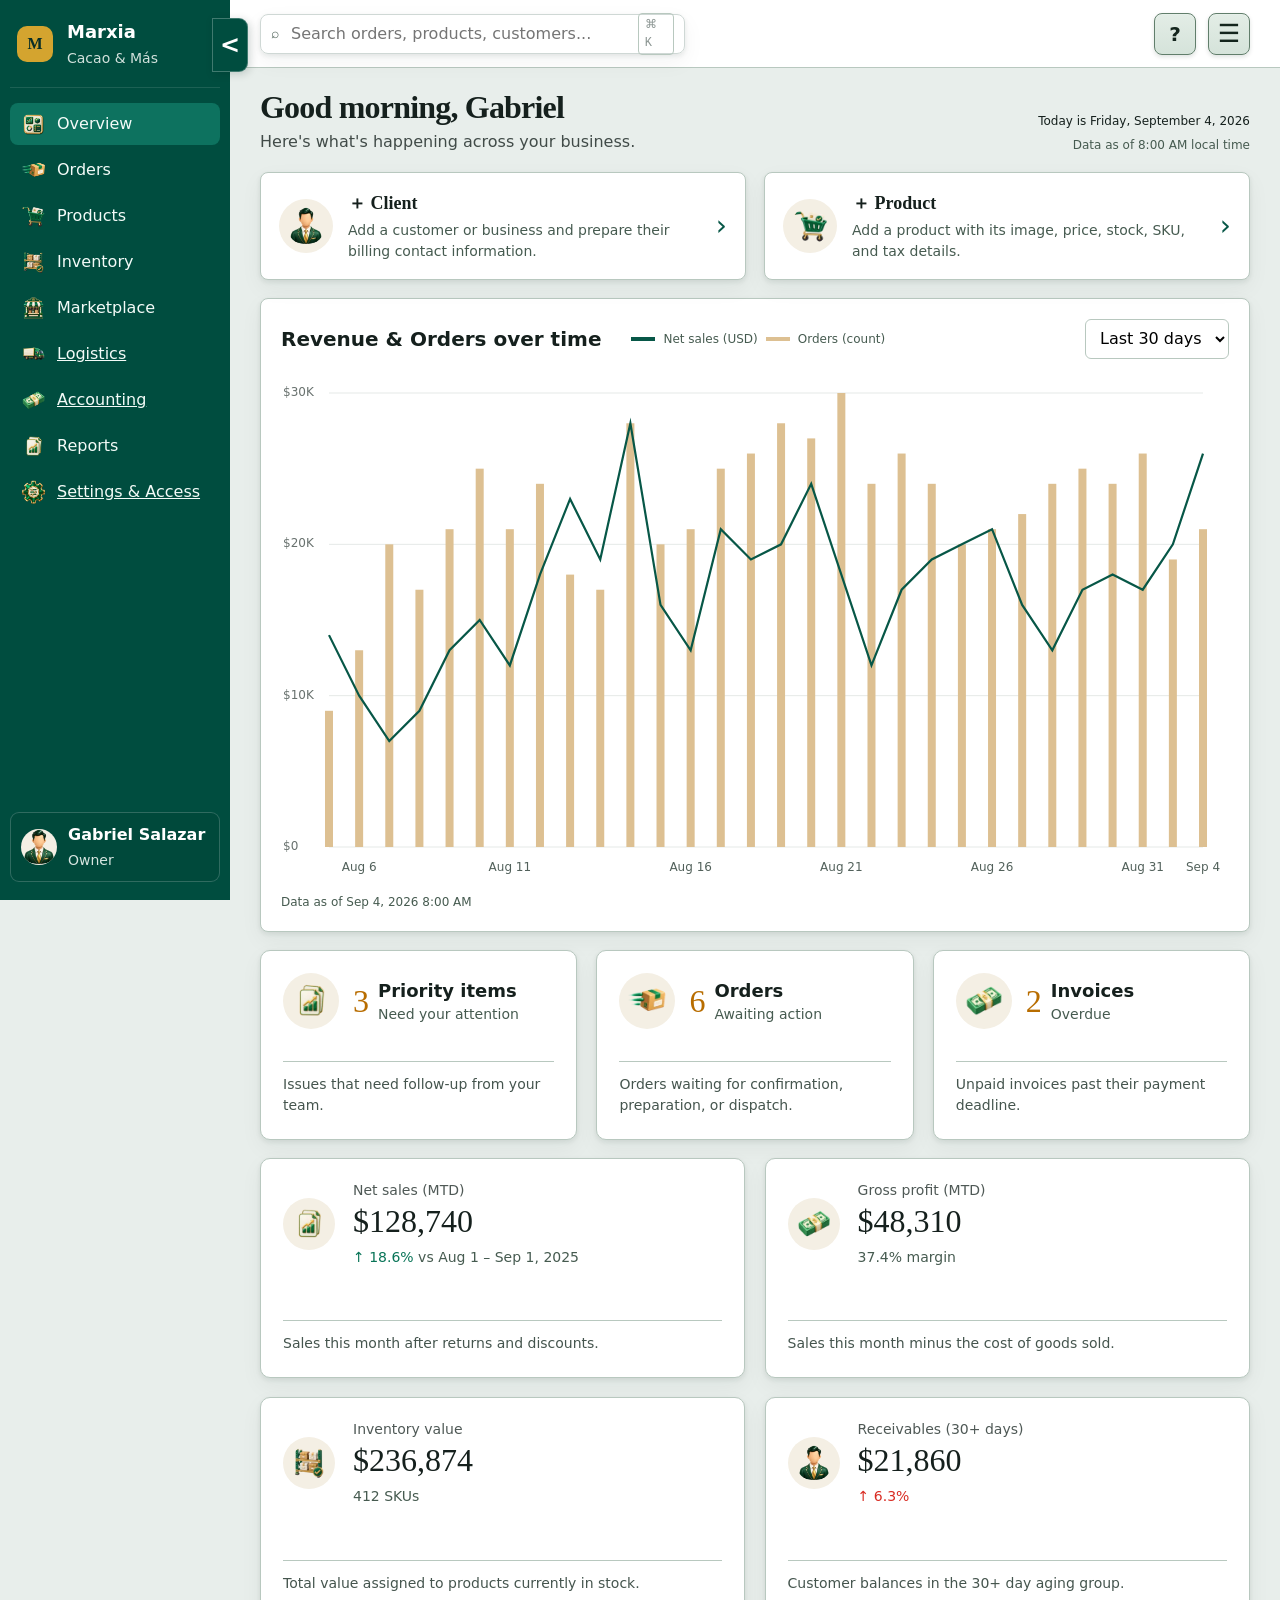
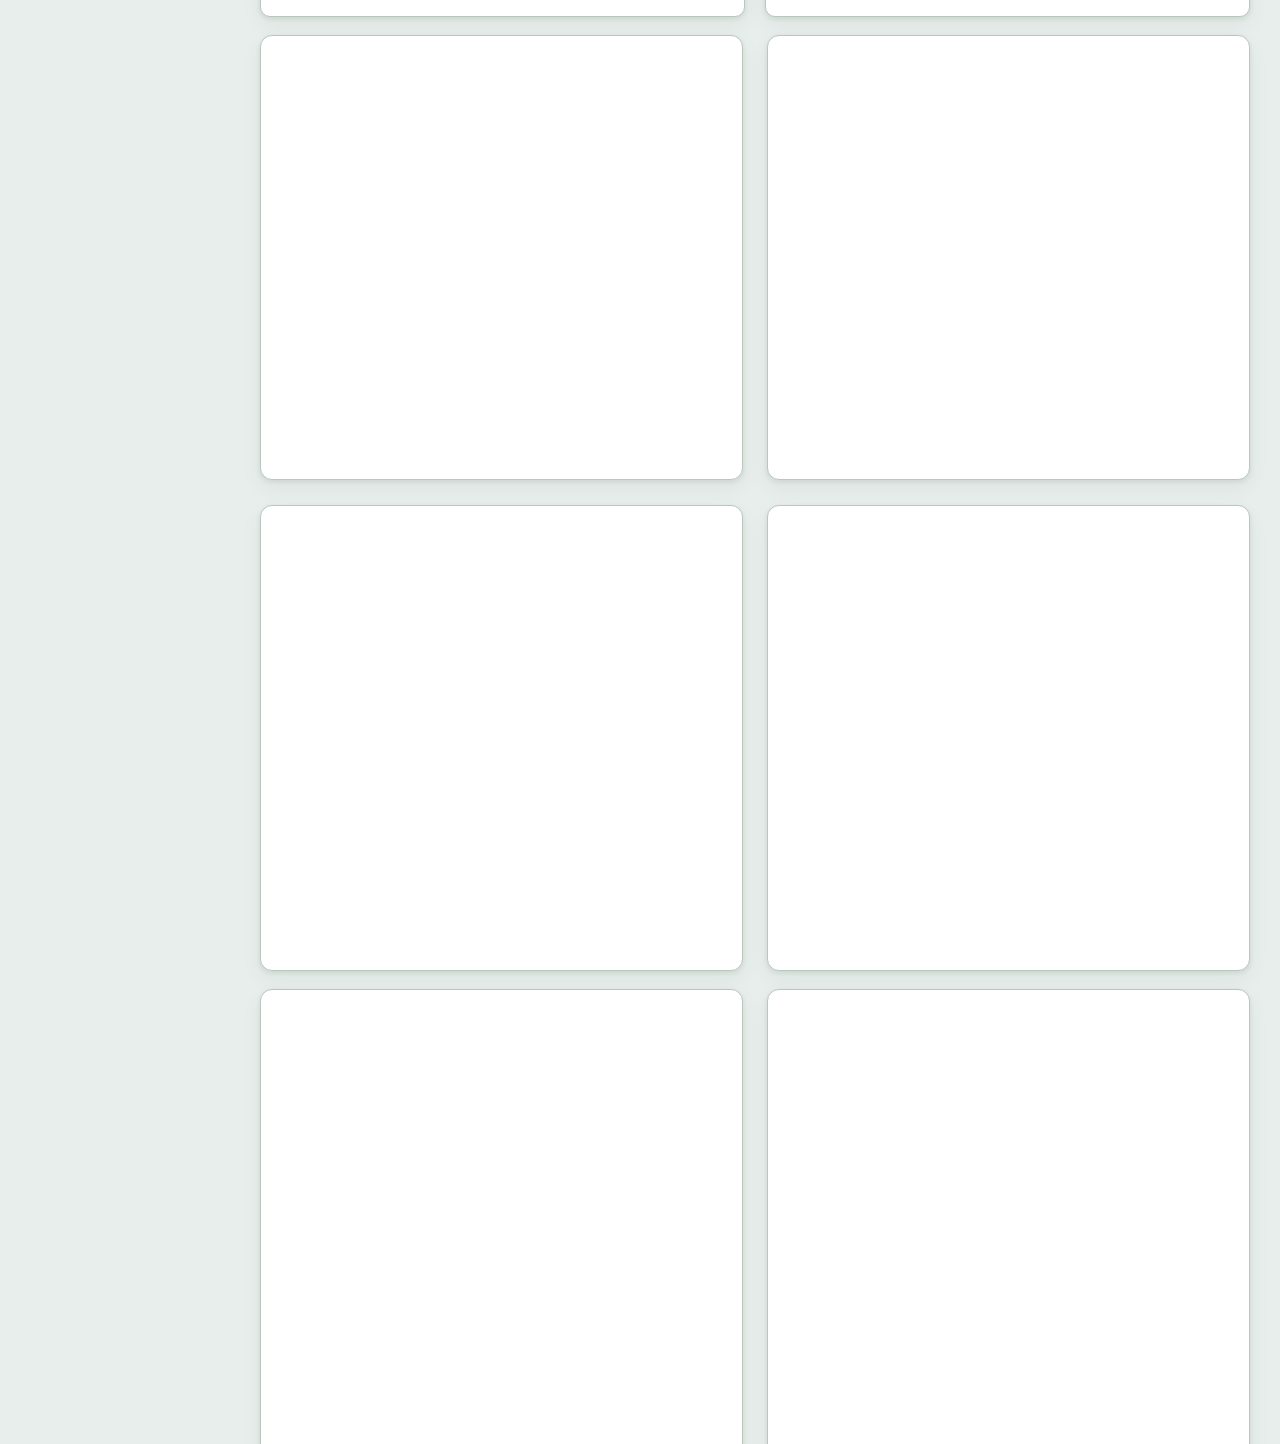
==== commit 273d0a8f: "Improve theme-aware link contrast and Light Mode card separation" ====
--- a/index.html
+++ b/index.html
@@ -7,7 +7,7 @@
   <title>Marxia | Business Overview</title>
   <meta name="description" content="Marxia SMB business overview">
   <link rel="stylesheet" href="styles.css?v=20260909-merged-cards-1">
-  <link rel="stylesheet" href="button-theme.css?v=20260908-1">
+  <link rel="stylesheet" href="button-theme.css?v=20260909-link-surfaces-1">
   <script src="embedded-assets.js"></script><script src="i18n.js?v=20260909-merged-cards-1" defer></script>
   <script src="app.js?v=20260909-merged-cards-1" defer></script>
 <script src="support.js?v=20260907-1" defer></script>
--- a/button-theme.css
+++ b/button-theme.css
@@ -140,3 +140,45 @@
 body.dark .toggle-switch[aria-checked="true"] .toggle-thumb{background:#B1DFC2}
 body.dark :is(.toggle-switch,.switch):focus-visible{outline:3px solid #B1DFC2;outline-offset:3px}
 @media(prefers-reduced-motion:reduce){:is(.dialog-actions button,.page-action,.primary-page-action,.section-actions button,.privileged-form button,.approval-list button,.access-actions button,.position-buttons button,.employee-action-buttons button,.settings-table button,.employee-search-control button,.staff-view-controls button,.staff-permission-editor button,.inventory-search button,.utility-action,.support-button,.utility-menu-toggle,.mobile-menu,.dialog-close,.stepper button,.filter-bar button,.action-link,.danger-link,.status-card-link,.panel-heading button,.status-card button,#authorizeBusinessProfile){transition:none}}
+
+/* Readable text links and clearer surface separation across all four pages. */
+body:not(.dark){
+  --canvas:#E8EEEB;
+  --surface:#FFFFFF;
+  --line:#B8C8BF;
+  --muted:#465B50;
+  --shadow:0 2px 5px rgba(20,45,32,.09),0 8px 22px rgba(20,45,32,.05);
+  --text-link:#075747;
+  --text-link-hover:#033D31;
+  --nested-card:#F3F6F4;
+}
+body.dark{
+  --text-link:#A8DFC4;
+  --text-link-hover:#D5F4E4;
+}
+body .workspace a[href]:not(:where(.nav-item,.page-action,.action-link,.status-card-link)){
+  color:var(--text-link);
+  text-decoration-line:underline;
+  text-decoration-color:currentColor;
+  text-decoration-thickness:1px;
+  text-underline-offset:.2em;
+  font-weight:650;
+}
+body .workspace a[href]:not(:where(.nav-item,.page-action,.action-link,.status-card-link)):visited{color:var(--text-link)}
+body .workspace a[href]:not(:where(.nav-item,.page-action,.action-link,.status-card-link)):hover,
+body .workspace a[href]:not(:where(.nav-item,.page-action,.action-link,.status-card-link)):active{
+  color:var(--text-link-hover);
+  text-decoration-thickness:2px;
+}
+body .workspace a[href]:not(:where(.nav-item,.page-action,.action-link,.status-card-link)):focus-visible{
+  outline:3px solid var(--button-focus);outline-offset:4px;border-radius:3px;
+}
+body:not(.dark) :is(.panel,.settings-section,.staff-record,.settings-summary article,.summary-card){
+  border-color:var(--line);box-shadow:var(--shadow);
+}
+body:not(.dark) :is(.governance-list article,.approval-list article,.end-user-list article,.staff-columns>section,.accounting-flow article){
+  background:var(--nested-card);border-color:var(--line);
+}
+body:not(.dark) .employee-access-table tr{background:var(--nested-card);border-color:var(--line)}
+body.dark .governance-list article>span>small:first-child,
+body.dark .end-user-list article>span>small:first-child{color:#A8DFC4}
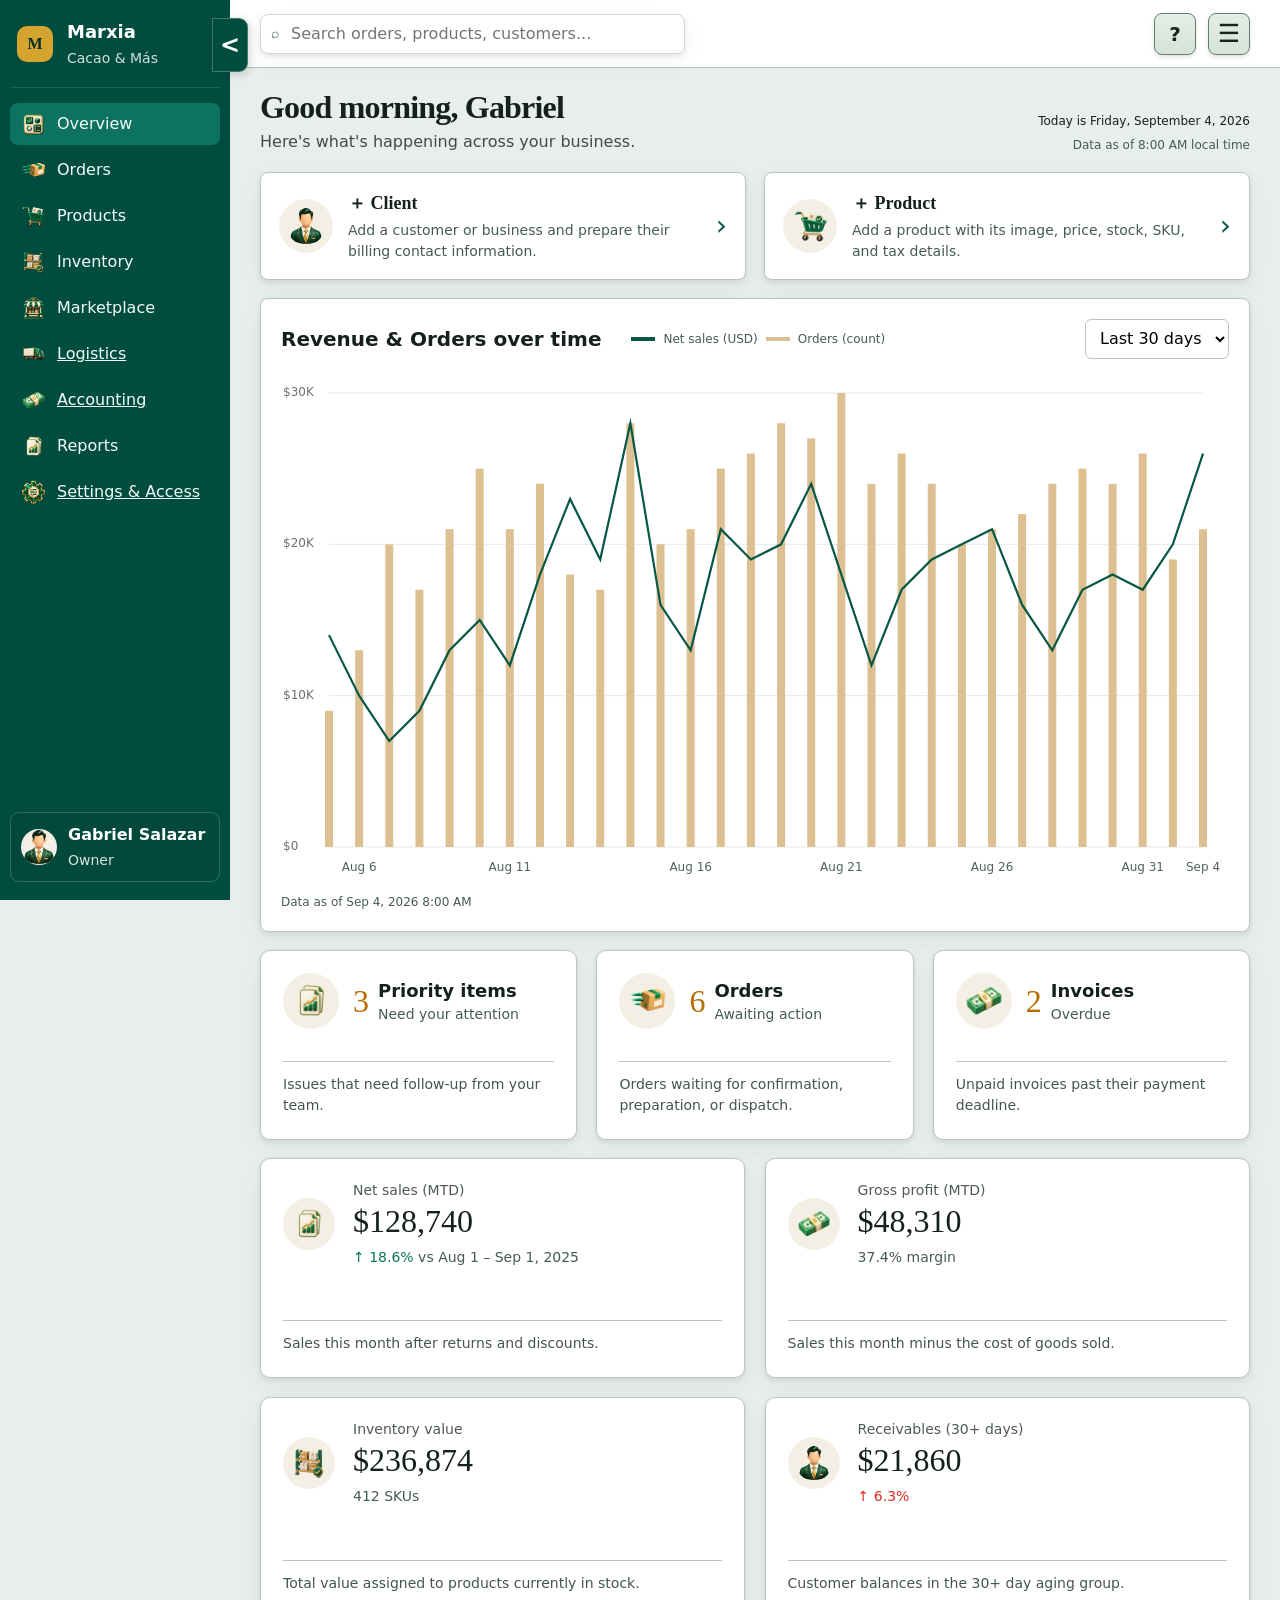
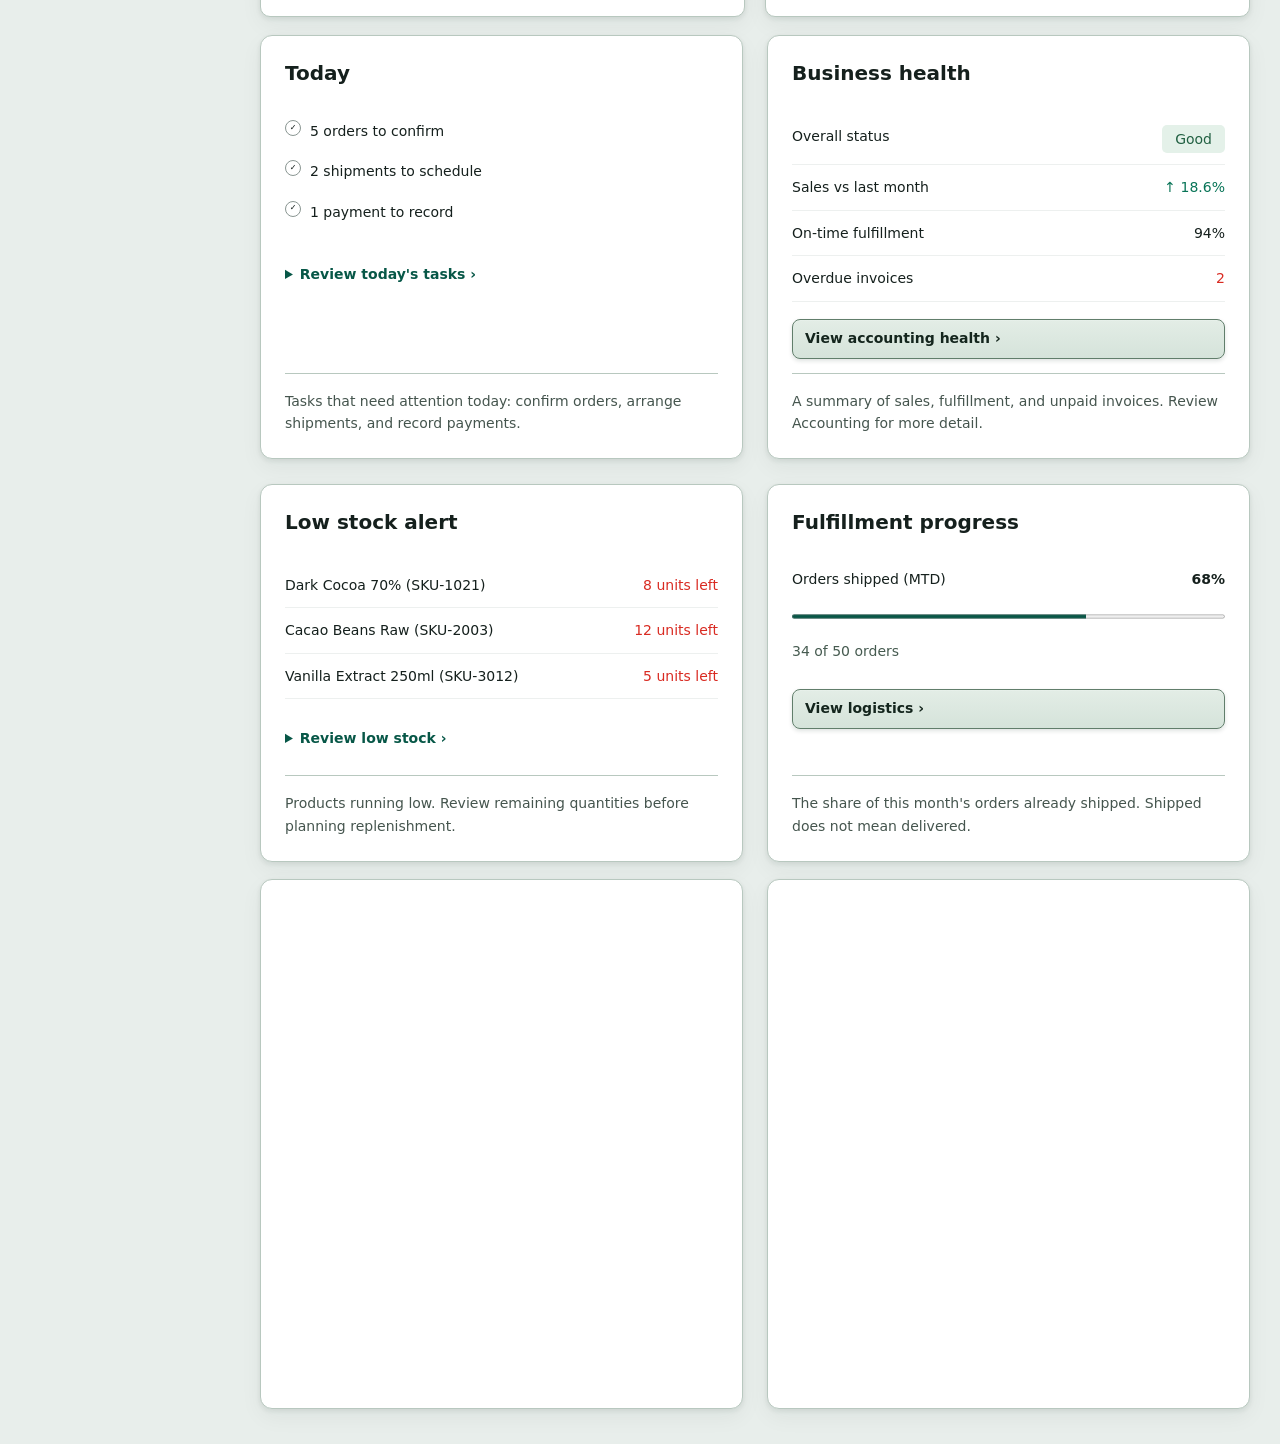
==== commit 0b325bbc: "Remove visible search shortcut badges" ====
--- a/index.html
+++ b/index.html
@@ -40,7 +40,7 @@
     <main class="workspace">
       <header class="topbar">
         <button class="mobile-menu" id="menuToggle" type="button" aria-controls="sidebar" aria-expanded="false" aria-label="Open navigation">☰</button>
-        <label class="search"><span aria-hidden="true">⌕</span><input type="search" id="searchInput" placeholder="Search orders, products, customers..." aria-label="Search"><kbd>⌘ K</kbd></label>
+        <label class="search"><span aria-hidden="true">⌕</span><input type="search" id="searchInput" placeholder="Search orders, products, customers..." aria-label="Search"></label>
         <div class="top-actions">
           <button class="support-button" type="button" data-support-open aria-haspopup="dialog" aria-controls="supportDialog" aria-label="Open IT Tech Support request form" title="IT Tech Support">?</button>
           <div class="utility-nav">
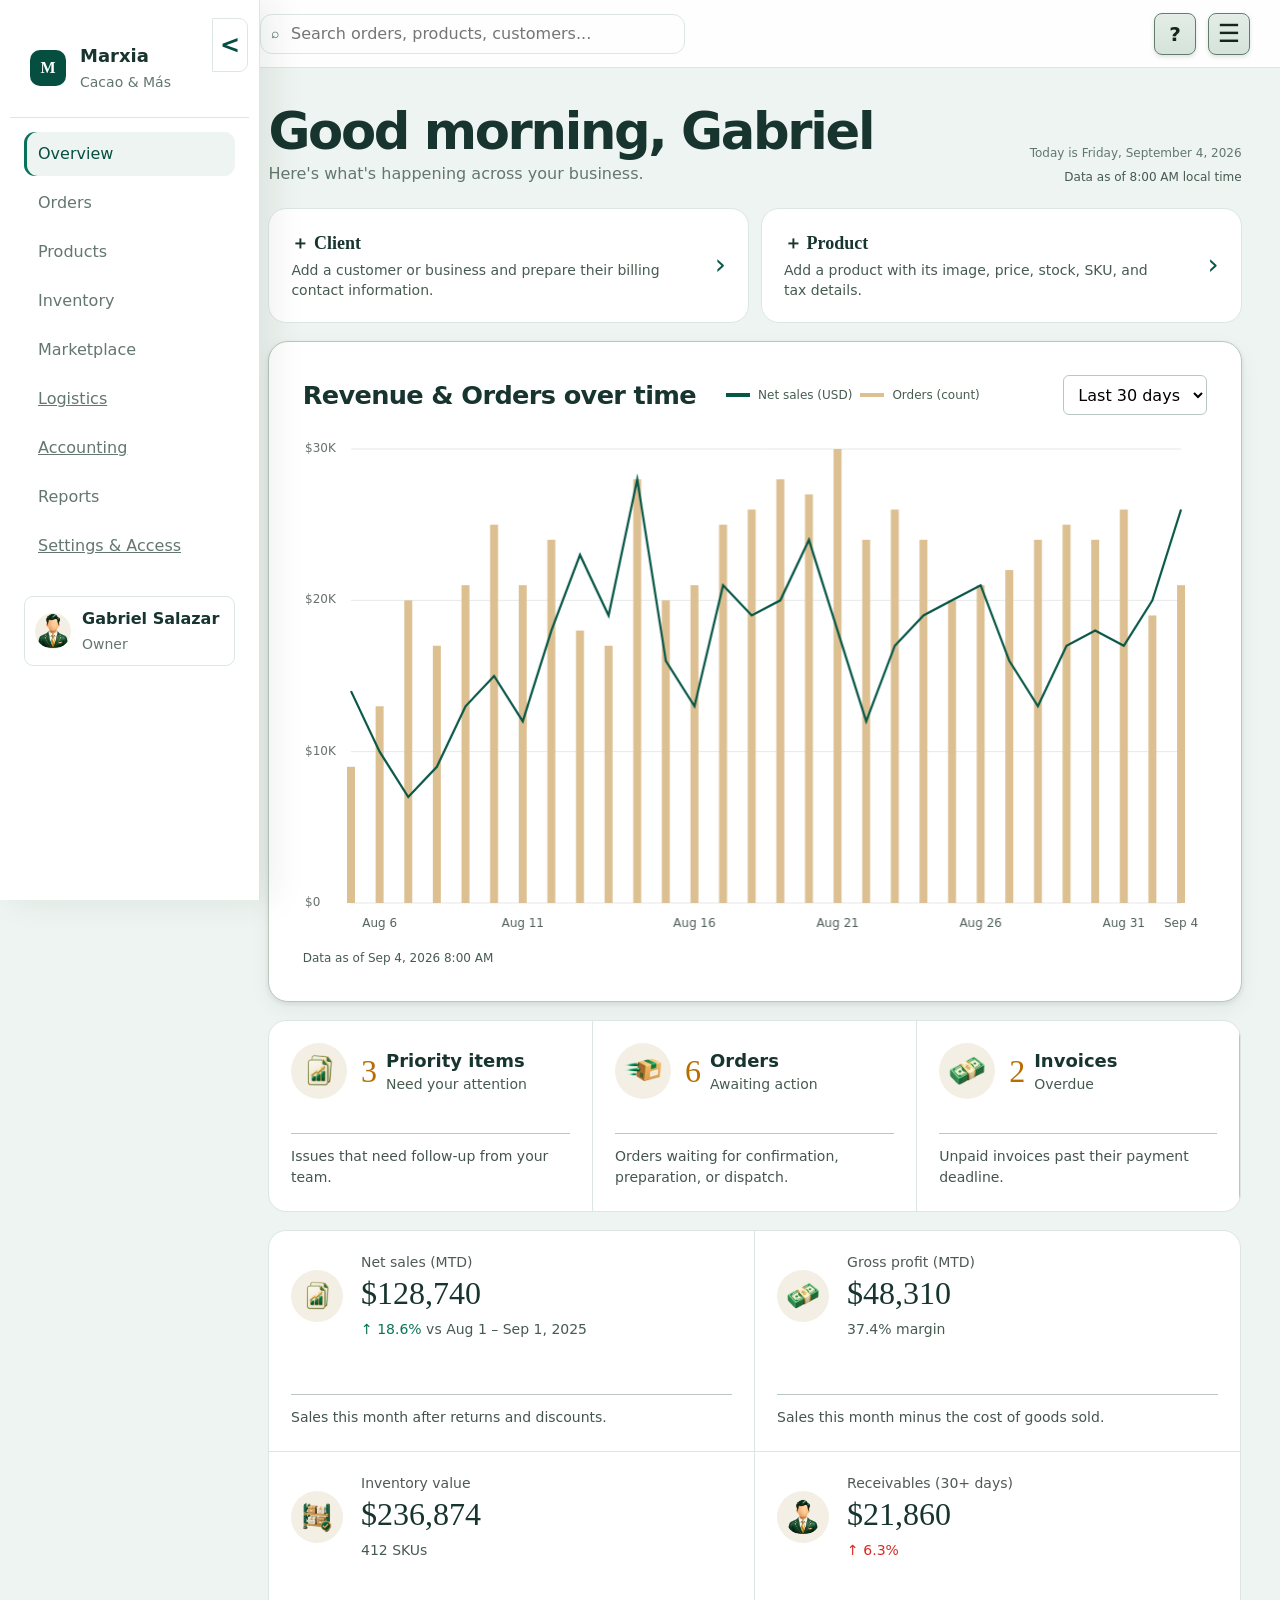
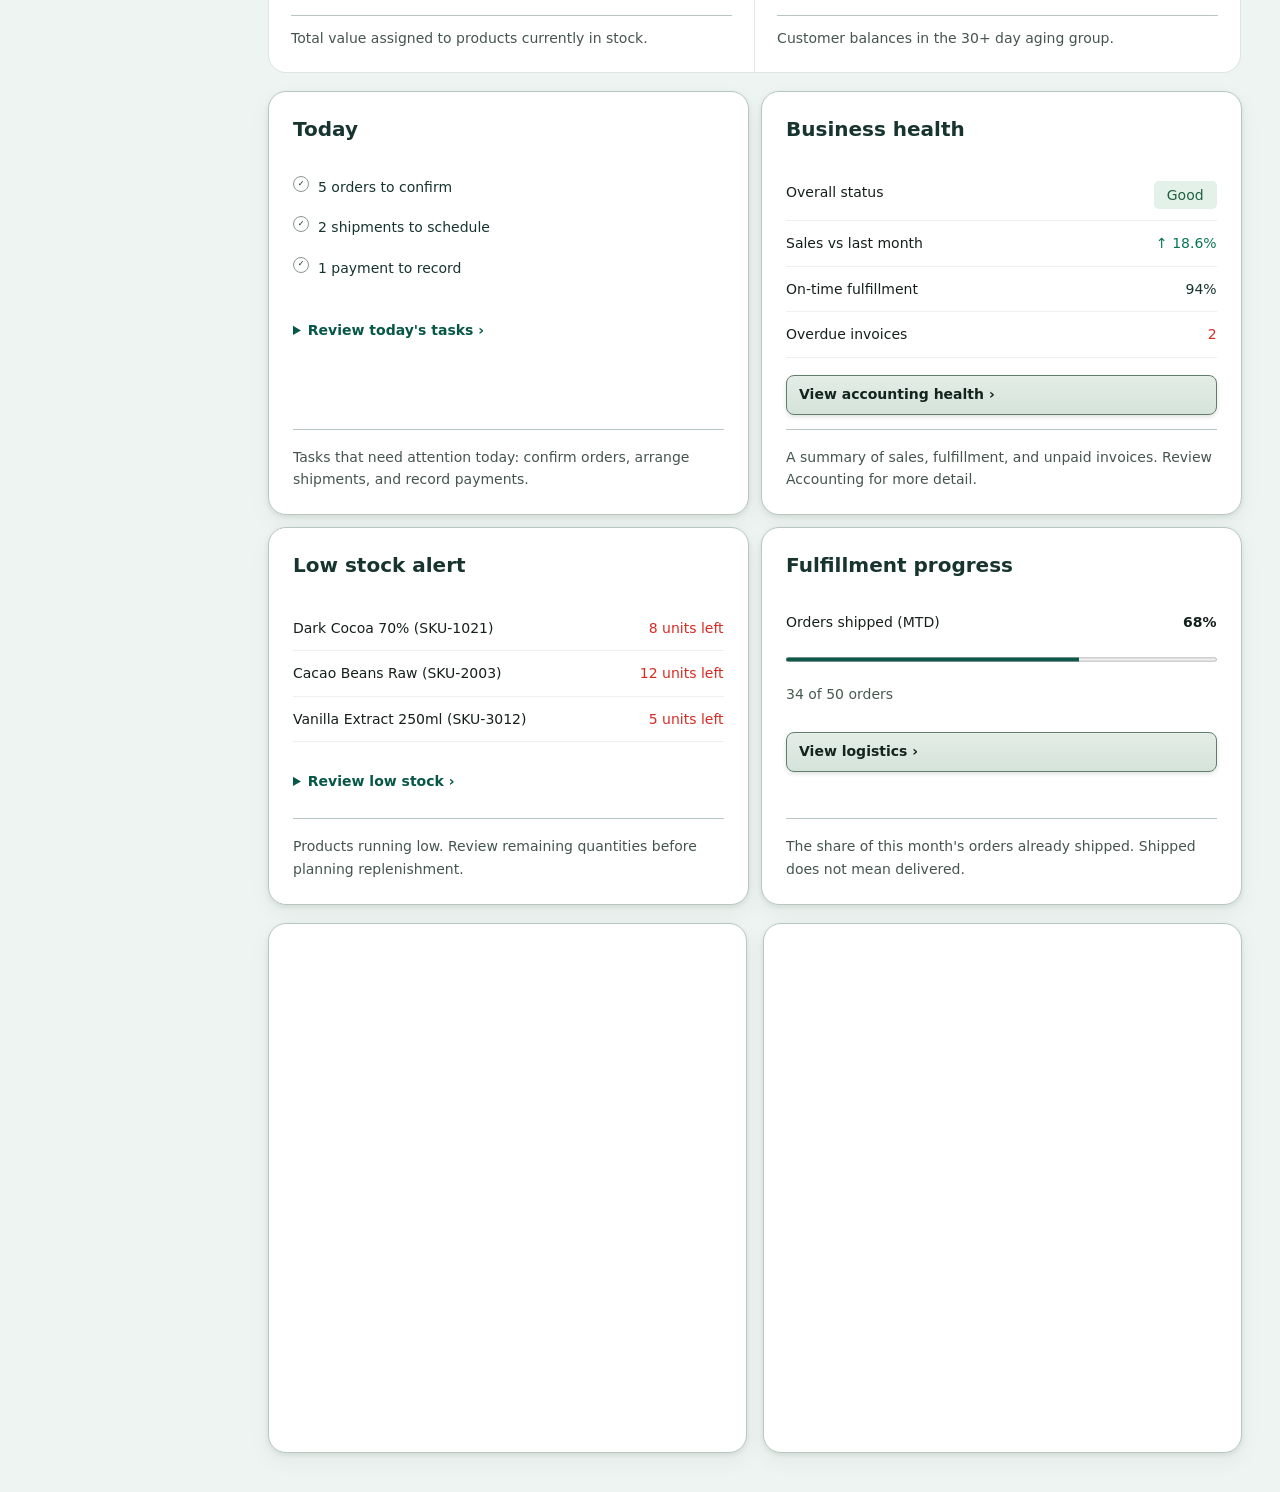
==== commit 3014f554: "style: apply minimalist accounting design language to overview" ====
--- a/index.html
+++ b/index.html
@@ -11,7 +11,26 @@
   <script src="embedded-assets.js"></script><script src="i18n.js?v=20260909-merged-cards-1" defer></script>
   <script src="app.js?v=20260909-merged-cards-1" defer></script>
 <script src="support.js?v=20260907-1" defer></script>
-</head>
+<!-- minimalist-overview-shell --><style>
+:root{--minimal-green:#08735d;--minimal-dark:#064f40;--minimal-ink:#17342e;--minimal-muted:#63766f;--minimal-line:#dce7e2;--minimal-surface:#fff;--minimal-soft:#eef4f1}
+body{background:var(--minimal-soft);color:var(--minimal-ink)}
+.sidebar{width:260px;background:var(--minimal-surface);color:var(--minimal-ink);border-right:1px solid var(--minimal-line);box-shadow:12px 0 34px rgba(3,32,26,.08)}
+.brand{border-bottom:1px solid var(--minimal-line);padding:24px 20px}.brand-mark{background:var(--minimal-dark);color:#fff}.brand strong{color:var(--minimal-ink)}.brand small{color:var(--minimal-muted)}
+.primary-nav{padding:14px;gap:5px}.nav-item{min-height:44px;border-radius:11px;color:var(--minimal-muted);padding:0 14px}.nav-item img{display:none}.nav-item:hover,.nav-item:focus-visible{background:var(--minimal-soft);color:var(--minimal-dark)}.nav-item.active{background:var(--minimal-soft);color:var(--minimal-dark);box-shadow:inset 3px 0 var(--minimal-green)}
+.owner-card{margin:14px;background:transparent;border:1px solid var(--minimal-line);color:var(--minimal-ink);box-shadow:none}.owner-card small{color:var(--minimal-muted)}
+.sidebar-slide-toggle{background:var(--minimal-surface);border-color:var(--minimal-line);color:var(--minimal-dark);box-shadow:none}
+.workspace{background:var(--minimal-soft)}.topbar{background:rgba(255,255,255,.92);border-bottom:1px solid var(--minimal-line);box-shadow:none}.search{border:1px solid var(--minimal-line);box-shadow:none;border-radius:12px}.support-button,.utility-menu-toggle{background:var(--minimal-surface);border:1px solid var(--minimal-line);color:var(--minimal-dark);box-shadow:none}
+.page{max-width:1500px;margin:0 auto;padding:clamp(24px,3vw,48px)}.heading-row{align-items:end;margin-bottom:22px}.heading-row h1{font-family:inherit;font-size:clamp(2.1rem,4vw,3.8rem);line-height:1;letter-spacing:-.045em;color:var(--minimal-ink)}.heading-row p,.as-of{color:var(--minimal-muted)}
+.creation-cards{gap:12px}.creation-card,.panel,.status-card,.metric,.overview-detail-card{background:var(--minimal-surface);border:1px solid var(--minimal-line);box-shadow:none;border-radius:18px}.creation-card{padding:22px}.creation-card img{display:none}.creation-card:hover{border-color:var(--minimal-green);transform:none}
+.chart-panel{border-radius:20px;padding:clamp(20px,2.6vw,34px);box-shadow:none}.chart-panel h2{font-size:clamp(1.35rem,2vw,2rem);letter-spacing:-.025em}
+.attention-strip{gap:1px;border:1px solid var(--minimal-line);border-radius:18px;overflow:hidden;background:var(--minimal-line)}.attention-strip button{border:0;border-radius:0;background:var(--minimal-surface);box-shadow:none}
+.metric-grid{gap:1px;border:1px solid var(--minimal-line);border-radius:18px;overflow:hidden;background:var(--minimal-line)}.metric{border:0;border-radius:0}.metric-link:hover{transform:none;background:#f7fbf9}
+.status-grid{gap:12px}.status-card{padding:24px}.tables-grid{gap:16px}.table-panel{box-shadow:none;border:1px solid var(--minimal-line);border-radius:18px}
+.primary-action{background:var(--minimal-dark);border-color:var(--minimal-dark);border-radius:999px}.utility-menu{border-color:var(--minimal-line);box-shadow:0 20px 50px rgba(3,32,26,.14)}
+html[data-theme=dark]{--minimal-ink:#edf7f3;--minimal-muted:#a9bbb4;--minimal-line:#31524a;--minimal-surface:#102d27;--minimal-soft:#173b33}
+@media(max-width:900px){.page{padding:20px 16px}.sidebar{box-shadow:18px 0 50px rgba(3,32,26,.22)}.metric-grid{grid-template-columns:repeat(2,1fr)}}
+@media(max-width:540px){.heading-row h1{font-size:2.15rem}.creation-cards,.metric-grid{grid-template-columns:1fr}.attention-strip{display:flex;overflow-x:auto}.attention-strip button{min-width:230px}.status-grid{grid-template-columns:1fr}}
+</style></head>
 <body>
   <div class="app-shell">
     <aside class="sidebar" id="sidebar" aria-label="Primary navigation">
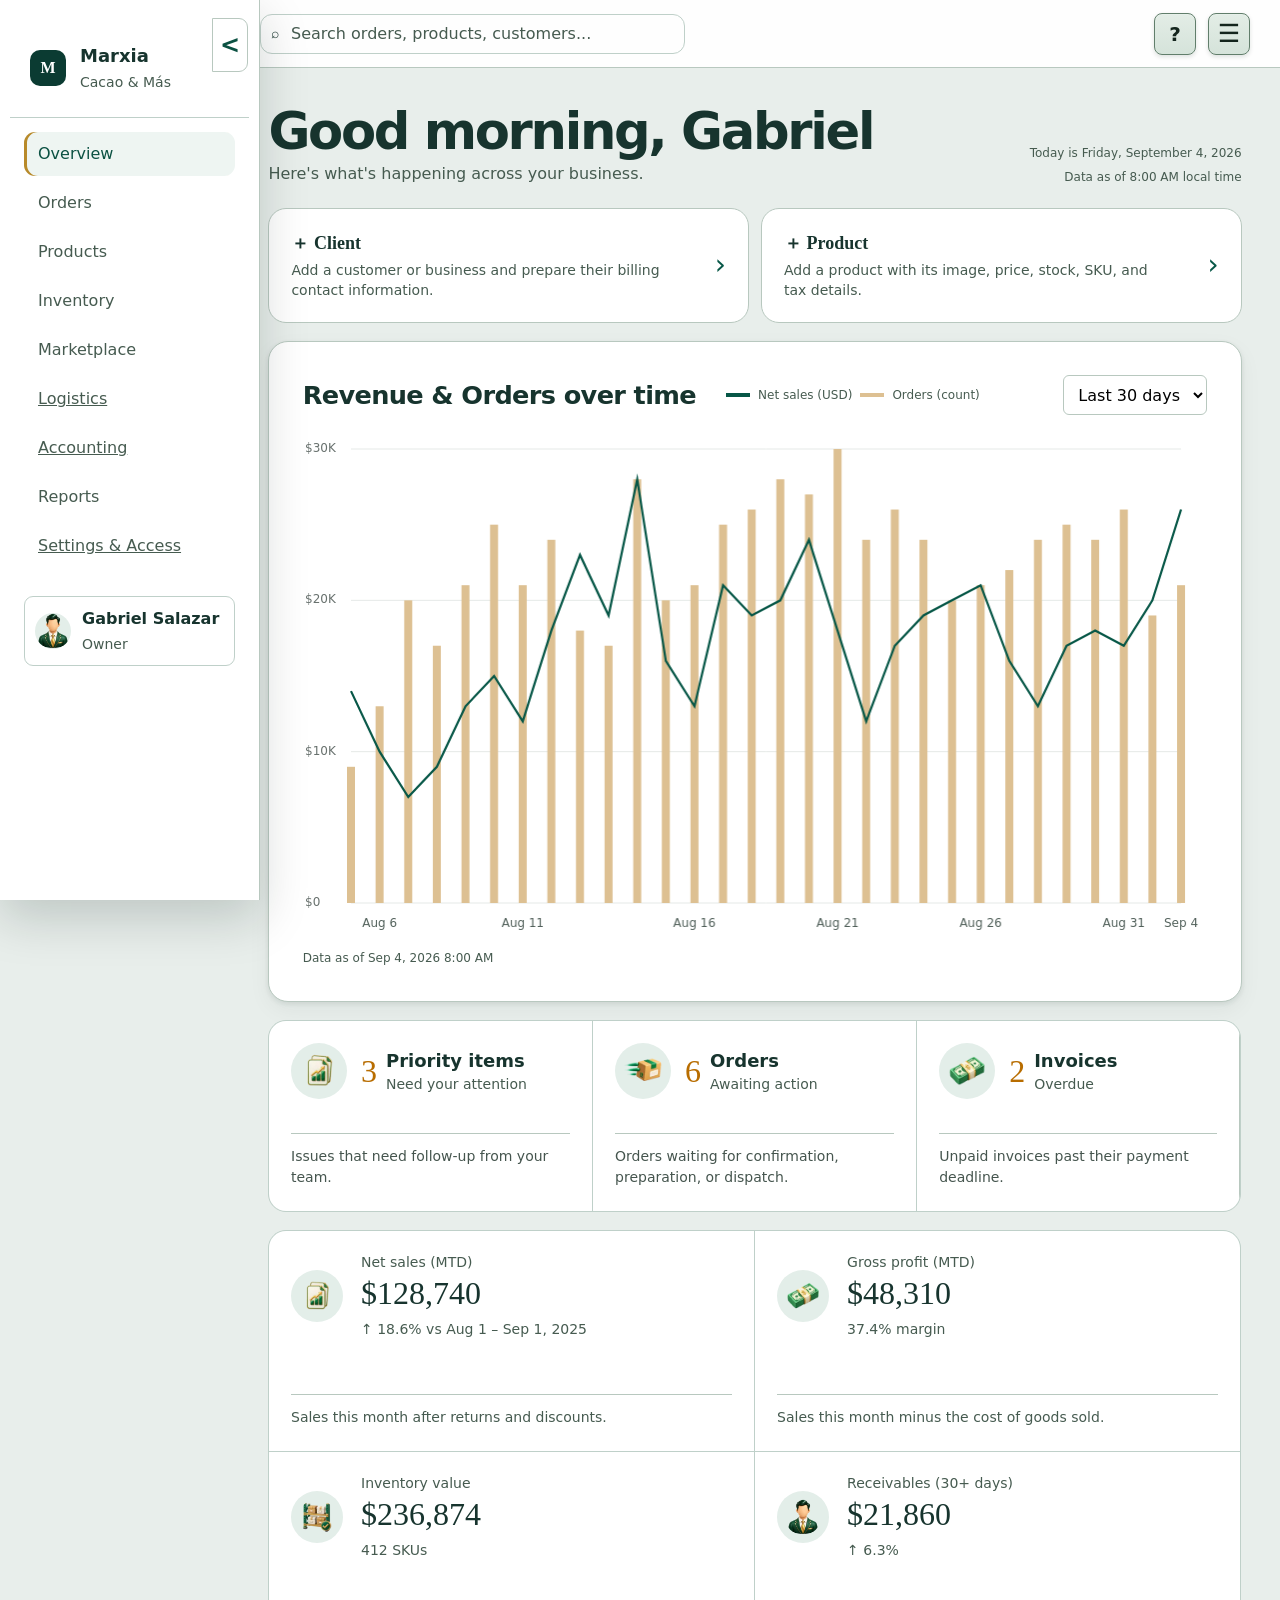
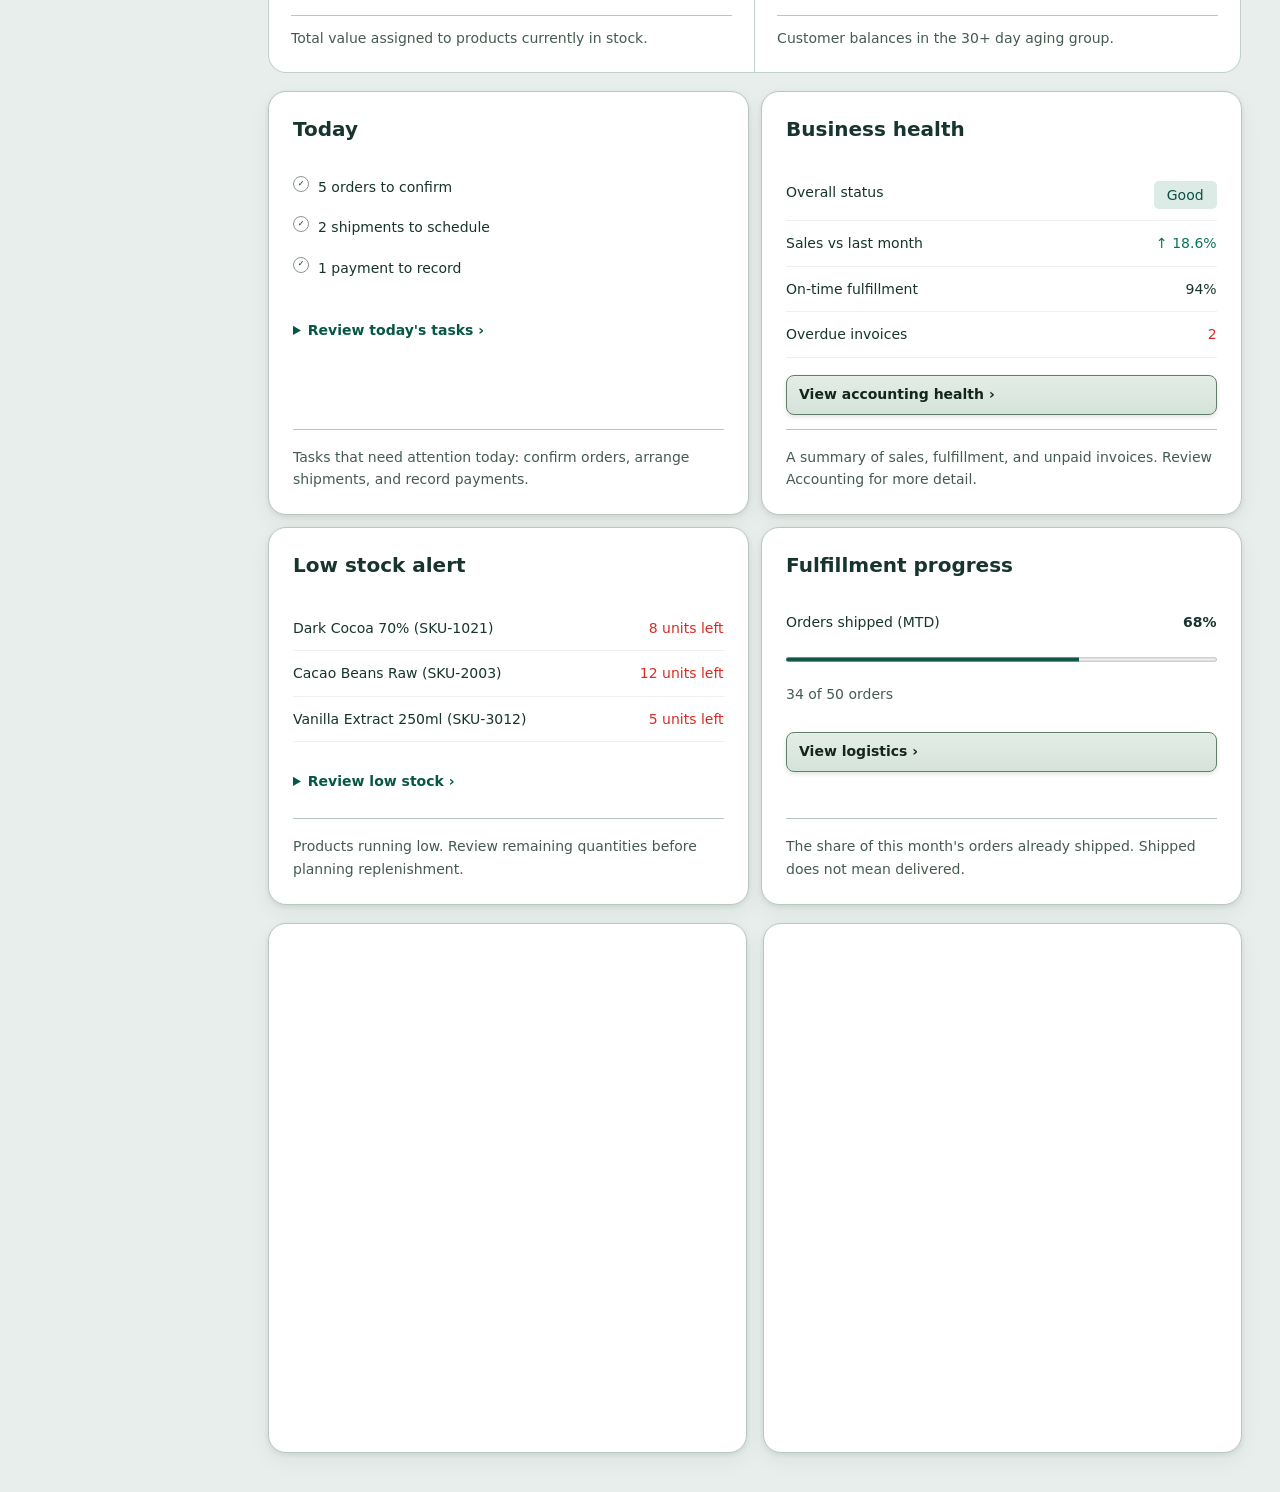
==== commit 0994b3d7: "Unify minimalist themes and zoom resilience" ====
--- a/index.html
+++ b/index.html
@@ -30,7 +30,7 @@
 html[data-theme=dark]{--minimal-ink:#edf7f3;--minimal-muted:#a9bbb4;--minimal-line:#31524a;--minimal-surface:#102d27;--minimal-soft:#173b33}
 @media(max-width:900px){.page{padding:20px 16px}.sidebar{box-shadow:18px 0 50px rgba(3,32,26,.22)}.metric-grid{grid-template-columns:repeat(2,1fr)}}
 @media(max-width:540px){.heading-row h1{font-size:2.15rem}.creation-cards,.metric-grid{grid-template-columns:1fr}.attention-strip{display:flex;overflow-x:auto}.attention-strip button{min-width:230px}.status-grid{grid-template-columns:1fr}}
-</style></head>
+</style><link rel="stylesheet" href="design-system.css?v=20260912-unified-1"></head>
 <body>
   <div class="app-shell">
     <aside class="sidebar" id="sidebar" aria-label="Primary navigation">
--- a/design-system.css
+++ b/design-system.css
@@ -0,0 +1,172 @@
+/* Marxia unified minimalist theme, navigation, and zoom-resilient layout. */
+:root {
+  --green-950:#082a24;
+  --green-900:#0b3b32;
+  --green-800:#0b5142;
+  --green-700:#08735d;
+  --green-100:#dcebe5;
+  --green-050:#eef5f2;
+  --gold:#b88a2a;
+  --purple:#5d3f8c;
+  --purple-focus:#7655aa;
+  --ink:#17342e;
+  --muted:#536b63;
+  --line:#bfd0c9;
+  --surface:#ffffff;
+  --canvas:#eef5f2;
+  --cream:#e3eee9;
+  --shadow:0 1px 2px rgba(8,42,36,.06);
+  --minimal-green:var(--green-700);
+  --minimal-dark:var(--green-900);
+  --minimal-ink:var(--ink);
+  --minimal-muted:var(--muted);
+  --minimal-line:var(--line);
+  --minimal-surface:var(--surface);
+  --minimal-soft:var(--canvas);
+  --accounting-green:var(--green-700);
+  --accounting-green-dark:var(--green-900);
+  --accounting-ink:var(--ink);
+  --accounting-muted:var(--muted);
+  --accounting-line:var(--line);
+  --accounting-surface:var(--surface);
+  --accounting-soft:var(--canvas);
+  --accounting-gold:var(--gold);
+}
+
+html { min-width:320px; color-scheme:light; }
+body { overflow-x:hidden; background:var(--canvas) !important; color:var(--ink) !important; }
+body.dark {
+  color-scheme:dark;
+  --green-950:#061d19;
+  --green-900:#0b322a;
+  --green-800:#12483b;
+  --green-700:#69c49f;
+  --green-100:#244a3f;
+  --green-050:#17372f;
+  --gold:#d9b85f;
+  --purple:#b8a0df;
+  --purple-focus:#cbb8eb;
+  --ink:#f1f8f5;
+  --muted:#b9ccc5;
+  --line:#42645a;
+  --surface:#102d27;
+  --canvas:#0b211c;
+  --cream:#1b4036;
+  --minimal-green:var(--green-700);
+  --minimal-dark:var(--green-700);
+  --minimal-ink:var(--ink);
+  --minimal-muted:var(--muted);
+  --minimal-line:var(--line);
+  --minimal-surface:var(--surface);
+  --minimal-soft:var(--canvas);
+  --accounting-green:var(--green-700);
+  --accounting-green-dark:var(--green-700);
+  --accounting-ink:var(--ink);
+  --accounting-muted:var(--muted);
+  --accounting-line:var(--line);
+  --accounting-surface:var(--surface);
+  --accounting-soft:var(--canvas);
+}
+
+.workspace,.page,.accounting-minimal { min-width:0; background:var(--canvas) !important; color:var(--ink) !important; }
+.page,.operations-page,.accounting-minimal { width:100%; max-width:1500px; }
+.panel,.metric,.status-card,.creation-card,.summary-card,.settings-section,.operations-panel,
+.pulse-card,.ledger-balance article,.period-grid article,.accounting-drawer,.minimal-side-nav,
+.utility-menu,.record-dialog,.dialog-compact,dialog { background:var(--surface) !important; color:var(--ink) !important; border-color:var(--line) !important; }
+
+.sidebar { background:var(--surface) !important; color:var(--ink) !important; border-color:var(--line) !important; }
+.sidebar .brand strong,.sidebar .owner-card,.sidebar .owner-card strong { color:var(--ink) !important; }
+.sidebar .brand small,.sidebar .owner-card small,.sidebar .nav-item { color:var(--muted) !important; }
+.sidebar .nav-item:hover,.sidebar .nav-item:focus-visible,.sidebar .nav-item.active,
+.minimal-nav-links a:hover,.minimal-nav-links a:focus-visible,.minimal-nav-links a.active {
+  background:var(--green-050) !important;
+  color:var(--green-800) !important;
+}
+body.dark .sidebar .nav-item:hover,body.dark .sidebar .nav-item:focus-visible,body.dark .sidebar .nav-item.active,
+body.dark .minimal-nav-links a:hover,body.dark .minimal-nav-links a:focus-visible,body.dark .minimal-nav-links a.active {
+  background:var(--green-100) !important;
+  color:var(--ink) !important;
+}
+.nav-item.active,.minimal-nav-links a.active { box-shadow:inset 3px 0 var(--gold) !important; }
+.topbar { background:color-mix(in srgb,var(--surface) 94%,transparent) !important; color:var(--ink); border-color:var(--line) !important; }
+.search,.search input,.utility-action,.utility-profile,.segmented button,.quiet-action,
+.accounting-menu-toggle,.minimal-nav-toggle,.sidebar-slide-toggle { color:var(--ink) !important; }
+.search input::placeholder { color:var(--muted); opacity:1; }
+
+.heading-row p,.as-of,.metric small,.metric span,.summary-card small,.panel p,
+.operations-panel p,.accounting-titlebar h1 span,.metric-heading p,.period-grid small,
+.drawer-scroll b,.settings-section p { color:var(--muted) !important; }
+.metric-link:hover,.creation-card:hover,.obligation-list button:hover { border-color:var(--gold) !important; background:var(--green-050) !important; }
+body.dark .metric-link:hover,body.dark .creation-card:hover,body.dark .obligation-list button:hover { background:var(--green-100) !important; }
+.action.primary,.primary-action,.page-action.primary,.quiet-action.primary,.financial-breakdown .total {
+  background:var(--green-800) !important;
+  border-color:var(--green-800) !important;
+  color:#fff !important;
+}
+body.dark .action.primary,body.dark .primary-action,body.dark .page-action.primary,body.dark .quiet-action.primary {
+  background:#1b684f !important;
+  border-color:#86d1b0 !important;
+}
+.trend-chip,.status-pill,.badge { background:var(--green-100) !important; color:var(--green-800) !important; }
+body.dark .trend-chip,body.dark .status-pill,body.dark .badge { color:var(--ink) !important; }
+.financial-tabs button[aria-selected="true"],.operations-tabs button[aria-selected="true"] { color:var(--green-800) !important; border-color:var(--gold) !important; }
+body.dark .financial-tabs button[aria-selected="true"],body.dark .operations-tabs button[aria-selected="true"] { color:var(--ink) !important; }
+.bar { background:linear-gradient(180deg,var(--green-700),var(--green-900)) !important; }
+.bar:nth-child(4n+2) { box-shadow:inset 0 4px var(--gold); }
+
+:where(a,button,input,select,textarea,[tabindex]):focus-visible {
+  outline:3px solid var(--purple-focus) !important;
+  outline-offset:3px !important;
+}
+.support-button,.utility-menu-toggle,.minimal-nav-toggle,.sidebar-slide-toggle {
+  background:var(--surface) !important;
+  border-color:var(--line) !important;
+  color:var(--green-800) !important;
+}
+body.dark .support-button,body.dark .utility-menu-toggle,body.dark .minimal-nav-toggle,body.dark .sidebar-slide-toggle { color:var(--gold) !important; }
+.utility-menu,.accounting-drawer,.minimal-side-nav,.sidebar { box-shadow:0 18px 46px rgba(4,27,22,.18); }
+.accounting-drawer-backdrop.open { background:rgba(2,17,14,.62); }
+.drawer-scroll button { color:var(--ink) !important; border-color:var(--line) !important; }
+.drawer-scroll button:hover,.drawer-scroll button:focus-visible { background:var(--green-050) !important; color:var(--green-800) !important; }
+body.dark .drawer-scroll button:hover,body.dark .drawer-scroll button:focus-visible { background:var(--green-100) !important; color:var(--ink) !important; }
+
+img,svg,canvas { max-width:100%; }
+button,a,input,select,textarea { max-width:100%; }
+.app-shell>*,main>*,section>*,article>* { min-width:0; }
+p,li,dd,dt,small,strong,span,h1,h2,h3,label { overflow-wrap:anywhere; }
+.table-scroll,.financial-tabs,.operations-tabs,.accounting-flow,.accounting-rail nav { scrollbar-color:var(--gold) var(--green-050); }
+
+.appearance-shortcut { display:flex; align-items:center; gap:10px; }
+.appearance-shortcut .binary-setting { min-width:148px; }
+
+@media (max-width:900px), (min-resolution:2dppx) and (max-width:1400px) {
+  .app-shell { grid-template-columns:minmax(0,1fr) !important; }
+  .sidebar { position:fixed; inset:0 auto 0 0; width:min(260px,86vw); height:100dvh; overflow-y:auto; transform:translateX(-105%); transition:transform .2s ease; }
+  .sidebar.open { left:0; transform:translateX(0); }
+  .app-shell.sidebar-collapsed .sidebar { transform:translateX(-105%); }
+  .page,.operations-page,.accounting-minimal { padding:clamp(16px,3vw,28px) !important; }
+  .topbar { position:sticky; top:0; z-index:100; }
+  .accounting-layout,.operations-grid,.tables-grid,.ledger-grid { grid-template-columns:minmax(0,1fr) !important; }
+  .accounting-rail { position:static !important; width:100%; }
+  .accounting-rail nav { display:flex !important; overflow-x:auto; }
+  .accounting-rail button { flex:0 0 min(210px,72vw); }
+}
+
+@media (max-width:620px) {
+  .topbar { gap:8px; padding-inline:12px; }
+  .heading-row,.accounting-titlebar,.metric-heading,.panel-title-row { align-items:flex-start; flex-direction:column; }
+  .creation-cards,.metric-grid,.status-grid,.operations-summary,.pulse-grid,.ledger-balance,
+  .accounting-cards,.period-grid,.form-grid,.product-form-grid,.field-pair { grid-template-columns:minmax(0,1fr) !important; }
+  .attention-strip { display:flex !important; overflow-x:auto; }
+  .attention-strip button { flex:0 0 min(240px,82vw); }
+  .page-actions,.accounting-actions>div,.dialog-actions { flex-wrap:wrap; }
+  .page-action,.quiet-action { white-space:normal; text-align:center; }
+  .financial-tabs button,.operations-tabs button { flex:0 0 auto; }
+  .chart-panel canvas,.chart-lines { min-height:210px; }
+  .table-scroll { overflow-x:auto; overscroll-behavior-inline:contain; }
+  .appearance-shortcut { width:100%; justify-content:flex-start; }
+}
+
+@media (prefers-reduced-motion:reduce) {
+  *,*::before,*::after { scroll-behavior:auto !important; transition-duration:.01ms !important; animation-duration:.01ms !important; animation-iteration-count:1 !important; }
+}
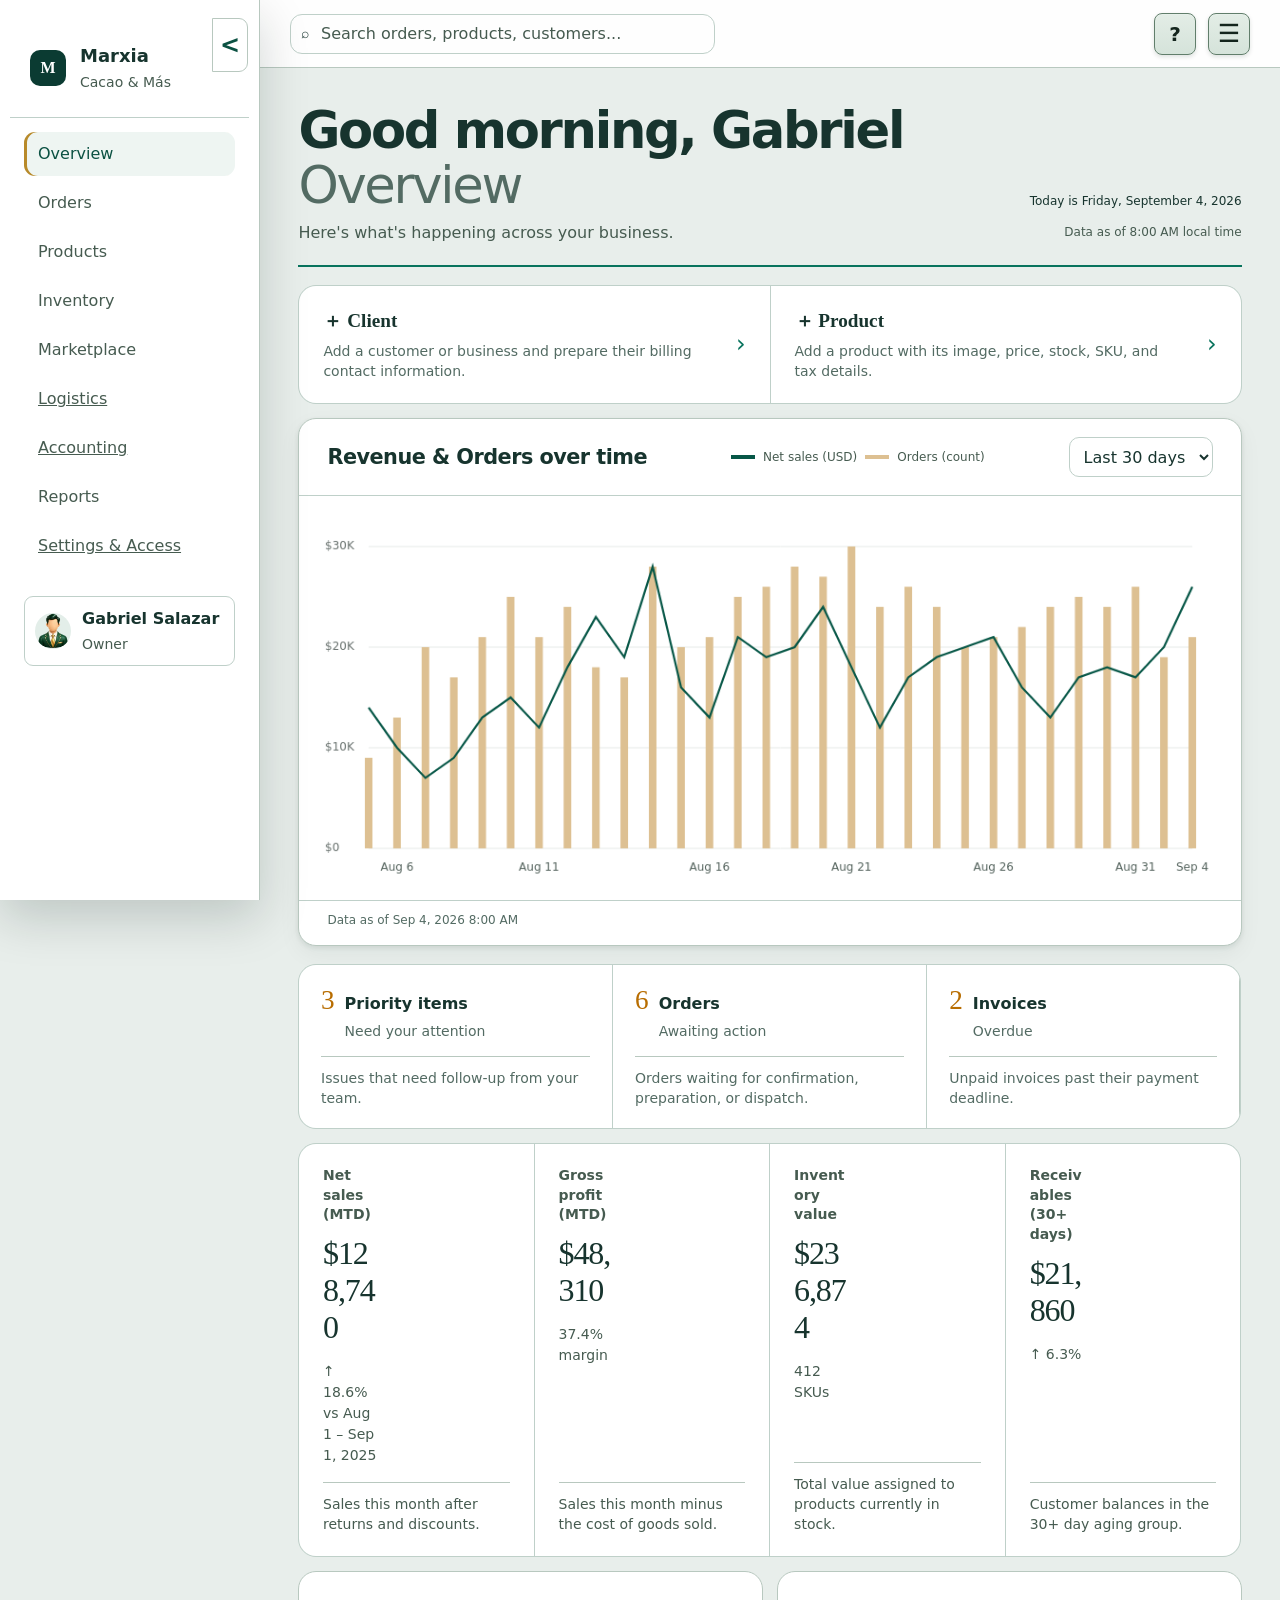
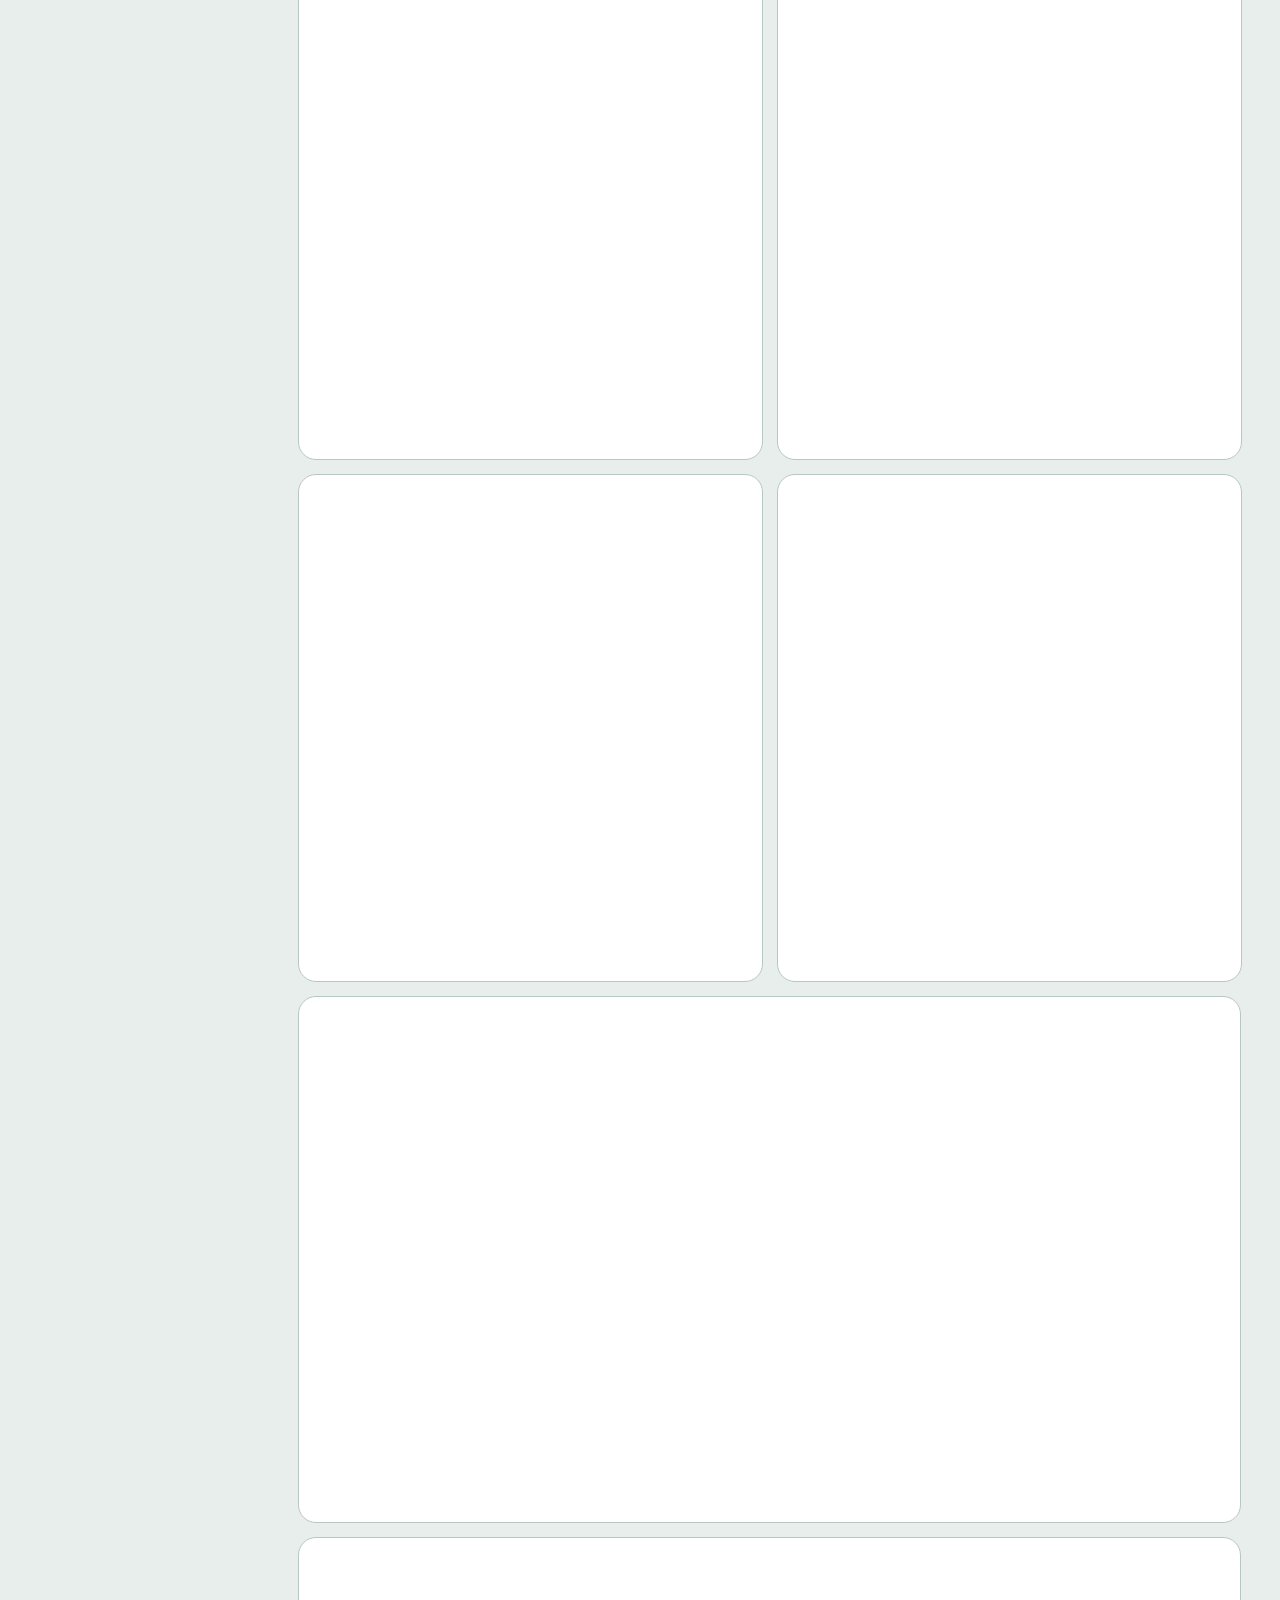
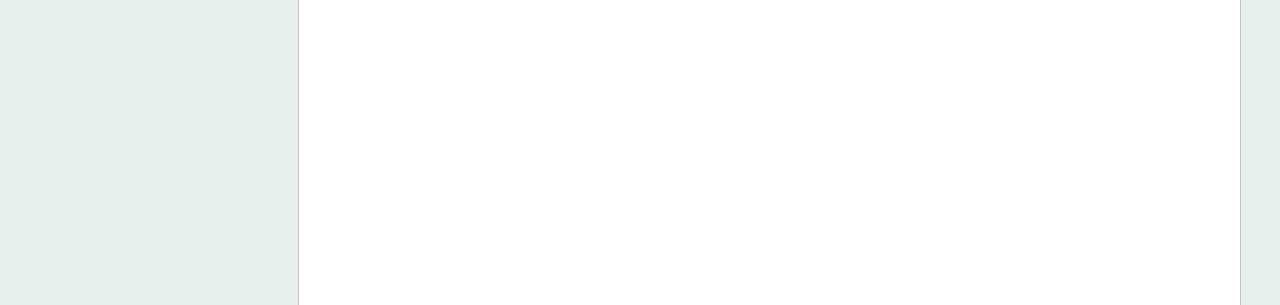
==== commit 42bc275f: "Unify Dashboard with minimalist compartmentalized design" ====
--- a/index.html
+++ b/index.html
@@ -27,6 +27,33 @@
 .metric-grid{gap:1px;border:1px solid var(--minimal-line);border-radius:18px;overflow:hidden;background:var(--minimal-line)}.metric{border:0;border-radius:0}.metric-link:hover{transform:none;background:#f7fbf9}
 .status-grid{gap:12px}.status-card{padding:24px}.tables-grid{gap:16px}.table-panel{box-shadow:none;border:1px solid var(--minimal-line);border-radius:18px}
 .primary-action{background:var(--minimal-dark);border-color:var(--minimal-dark);border-radius:999px}.utility-menu{border-color:var(--minimal-line);box-shadow:0 20px 50px rgba(3,32,26,.14)}
+
+/* Unified minimalist Dashboard hierarchy */
+.page{max-width:1500px;color:var(--minimal-ink)}
+.heading-row{display:grid;grid-template-columns:minmax(0,1fr) auto;align-items:end;gap:28px;margin-bottom:0;padding-bottom:20px;border-bottom:2px solid var(--minimal-green)}
+.heading-row h1{margin:0;line-height:.94}
+.heading-row h1 span{display:block;margin-top:6px;font-weight:430;color:var(--minimal-muted)}
+.heading-row p{margin:12px 0 0;font-size:1rem}
+.as-of{display:grid;gap:7px;text-align:right;padding-bottom:4px;font-size:.84rem}.as-of strong{color:var(--minimal-ink)}
+.creation-cards{display:grid;grid-template-columns:repeat(2,1fr);gap:1px;margin:18px 0 0;border:1px solid var(--minimal-line);border-radius:18px;overflow:hidden;background:var(--minimal-line)}
+.creation-card{min-height:112px;border:0;border-radius:0;padding:22px 24px;box-shadow:none}
+.creation-card span{display:grid;gap:7px}.creation-card strong{font-size:1.2rem}.creation-card small{color:var(--minimal-muted);line-height:1.45}.creation-card>b{font-size:1.5rem;color:var(--minimal-green)}
+.chart-panel{margin-top:14px;padding:0;overflow:hidden;border-radius:18px}
+.chart-panel .panel-heading{min-height:76px;padding:18px clamp(18px,2.2vw,28px);border-bottom:1px solid var(--minimal-line);display:flex;align-items:center;gap:18px;flex-wrap:wrap}
+.chart-panel .panel-heading h2{margin:0;font-size:1.3rem}.chart-panel .legend{margin-left:auto}.chart-panel select{min-height:42px;border-color:var(--minimal-line);border-radius:10px;background:var(--minimal-surface);color:var(--minimal-ink)}
+.chart-panel canvas{display:block;width:100%!important;height:clamp(270px,30vw,380px)!important;padding:18px clamp(12px,2vw,24px) 8px}
+.chart-panel>small{display:block;padding:10px clamp(18px,2.2vw,28px) 16px;border-top:1px solid var(--minimal-line);color:var(--minimal-muted)}
+.overview-layout{margin-top:14px}.main-column{display:grid;gap:14px}
+.attention-strip{display:grid;grid-template-columns:repeat(3,1fr);margin:0}
+.attention-strip button{min-height:126px;padding:20px 22px;display:grid;grid-template-columns:auto 1fr;align-content:start;gap:8px 12px;text-align:left}
+.attention-strip button img{display:none}.attention-strip button span{display:grid;grid-template-columns:auto 1fr;align-items:baseline;gap:5px 10px}.attention-strip button span b{font-size:1.7rem;grid-row:1 / span 2}.attention-strip button span strong{font-size:1rem}.attention-strip button span small{color:var(--minimal-muted)}.attention-strip .card-explanation{grid-column:1/-1;color:var(--minimal-muted);line-height:1.4}
+.metric-grid{display:grid;grid-template-columns:repeat(4,minmax(150px,1fr));margin:0}
+.metric{min-height:150px;padding:22px 24px;display:grid;align-content:start;gap:10px}.metric img{display:none}.metric>div{display:grid;gap:8px}.metric>div>small{color:var(--minimal-muted);font-weight:750}.metric strong{font-size:clamp(1.45rem,2.4vw,2rem);letter-spacing:-.035em}.metric .card-explanation{color:var(--minimal-muted);line-height:1.4}
+.status-grid{display:grid;grid-template-columns:repeat(2,minmax(0,1fr));gap:14px;margin:0}
+.status-card{padding:0;overflow:hidden}.status-card>h2{margin:0;padding:20px 22px 16px;border-bottom:1px solid var(--minimal-line);font-size:1.18rem}.status-card>ul,.status-card>dl,.status-card>.progress-copy,.status-card>progress,.status-card>small,.status-card>.status-card-link,.status-card>details{margin-left:22px;margin-right:22px}.status-card>ul,.status-card>dl{margin-top:18px}.status-card dl div{min-height:46px;display:grid;grid-template-columns:1fr auto;align-items:center;gap:14px;border-bottom:1px solid var(--minimal-line)}.status-card dt{color:var(--minimal-muted)}.status-card dd{margin:0;font-weight:780}.status-card>.status-card-link,.status-card>details{display:block;margin-top:16px}.overview-explanation{margin:18px 0 0!important;padding:16px 22px;border-top:1px solid var(--minimal-line);color:var(--minimal-muted);line-height:1.45;background:color-mix(in srgb,var(--minimal-soft) 65%,transparent)}
+.tables-grid{display:grid;grid-template-columns:1fr;gap:14px;margin:0}.table-panel{padding:0;overflow:hidden}.table-panel .panel-heading{min-height:70px;padding:18px 22px;border-bottom:1px solid var(--minimal-line)}.table-panel .panel-heading h2{margin:0;font-size:1.18rem}.table-panel .table-scroll{margin:0}.table-panel table{min-width:760px}.table-panel th{background:var(--minimal-soft);color:var(--minimal-muted);font-size:.75rem;letter-spacing:.04em;text-transform:uppercase}.table-panel th,.table-panel td{padding:14px 18px;border-color:var(--minimal-line)}.table-panel tbody tr:hover{background:color-mix(in srgb,var(--minimal-soft) 68%,transparent)}
+@media(max-width:1000px){.heading-row{grid-template-columns:1fr}.as-of{text-align:left}.metric-grid{grid-template-columns:repeat(2,1fr)}.status-grid{grid-template-columns:1fr}.chart-panel canvas{height:330px!important}}
+@media(max-width:650px){.creation-cards,.metric-grid{grid-template-columns:1fr}.attention-strip{display:flex;overflow-x:auto}.attention-strip button{min-width:250px}.heading-row h1{font-size:2.15rem}.chart-panel canvas{height:270px!important}.chart-panel .legend{order:3;width:100%;margin-left:0}}
 html[data-theme=dark]{--minimal-ink:#edf7f3;--minimal-muted:#a9bbb4;--minimal-line:#31524a;--minimal-surface:#102d27;--minimal-soft:#173b33}
 @media(max-width:900px){.page{padding:20px 16px}.sidebar{box-shadow:18px 0 50px rgba(3,32,26,.22)}.metric-grid{grid-template-columns:repeat(2,1fr)}}
 @media(max-width:540px){.heading-row h1{font-size:2.15rem}.creation-cards,.metric-grid{grid-template-columns:1fr}.attention-strip{display:flex;overflow-x:auto}.attention-strip button{min-width:230px}.status-grid{grid-template-columns:1fr}}
@@ -91,7 +118,7 @@
 
       <div class="page">
         <section class="heading-row">
-          <div><h1>Good morning, Gabriel</h1><p>Here's what's happening across your business.</p></div>
+          <div><h1>Good morning, Gabriel <span>Overview</span></h1><p>Here's what's happening across your business.</p></div>
           <div class="as-of"><strong>Today is Friday, September 4, 2026</strong><span>Data as of 8:00 AM local time</span></div>
         </section>
 
--- a/design-system.css
+++ b/design-system.css
@@ -35,6 +35,7 @@
 
 html { min-width:320px; color-scheme:light; }
 body { overflow-x:hidden; background:var(--canvas) !important; color:var(--ink) !important; }
+.app-shell { grid-template-columns:260px minmax(0,1fr); }
 body.dark {
   color-scheme:dark;
   --green-950:#061d19;
@@ -69,7 +70,10 @@
 }
 
 .workspace,.page,.accounting-minimal { min-width:0; background:var(--canvas) !important; color:var(--ink) !important; }
-.page,.operations-page,.accounting-minimal { width:100%; max-width:1500px; }
+.page,.operations-page,.accounting-minimal { width:min(100%,1500px); max-width:1500px; margin-inline:auto; }
+.accounting-minimal { transition:none; }
+.app-shell:not(.sidebar-collapsed) .accounting-minimal { margin-inline:auto; }
+.accounting-titlebar,.accounting-actions,.financial-tabs,.finance-view,.operations-tabs,.operations-panel { width:100%; }
 .panel,.metric,.status-card,.creation-card,.summary-card,.settings-section,.operations-panel,
 .pulse-card,.ledger-balance article,.period-grid article,.accounting-drawer,.minimal-side-nav,
 .utility-menu,.record-dialog,.dialog-compact,dialog { background:var(--surface) !important; color:var(--ink) !important; border-color:var(--line) !important; }
@@ -136,6 +140,15 @@
 p,li,dd,dt,small,strong,span,h1,h2,h3,label { overflow-wrap:anywhere; }
 .table-scroll,.financial-tabs,.operations-tabs,.accounting-flow,.accounting-rail nav { scrollbar-color:var(--gold) var(--green-050); }
 
+/* Quiet page rhythm: keep every function while reducing competing decoration. */
+.creation-card,.metric,.summary-card,.status-card,.table-panel,.operations-panel,.settings-section { box-shadow:none !important; }
+.overview-explanation,.panel>p,.operations-panel>p { line-height:1.55; }
+.settings-summary .summary-card img,.operations-summary .summary-card img { display:none; }
+.settings-sections { display:grid; gap:12px !important; }
+.settings-section>summary { min-height:62px; padding-block:16px; }
+.settings-section[open]>summary { border-bottom-color:var(--line); }
+.settings-section:not([open]) { background:transparent !important; }
+
 .appearance-shortcut { display:flex; align-items:center; gap:10px; }
 .appearance-shortcut .binary-setting { min-width:148px; }
 
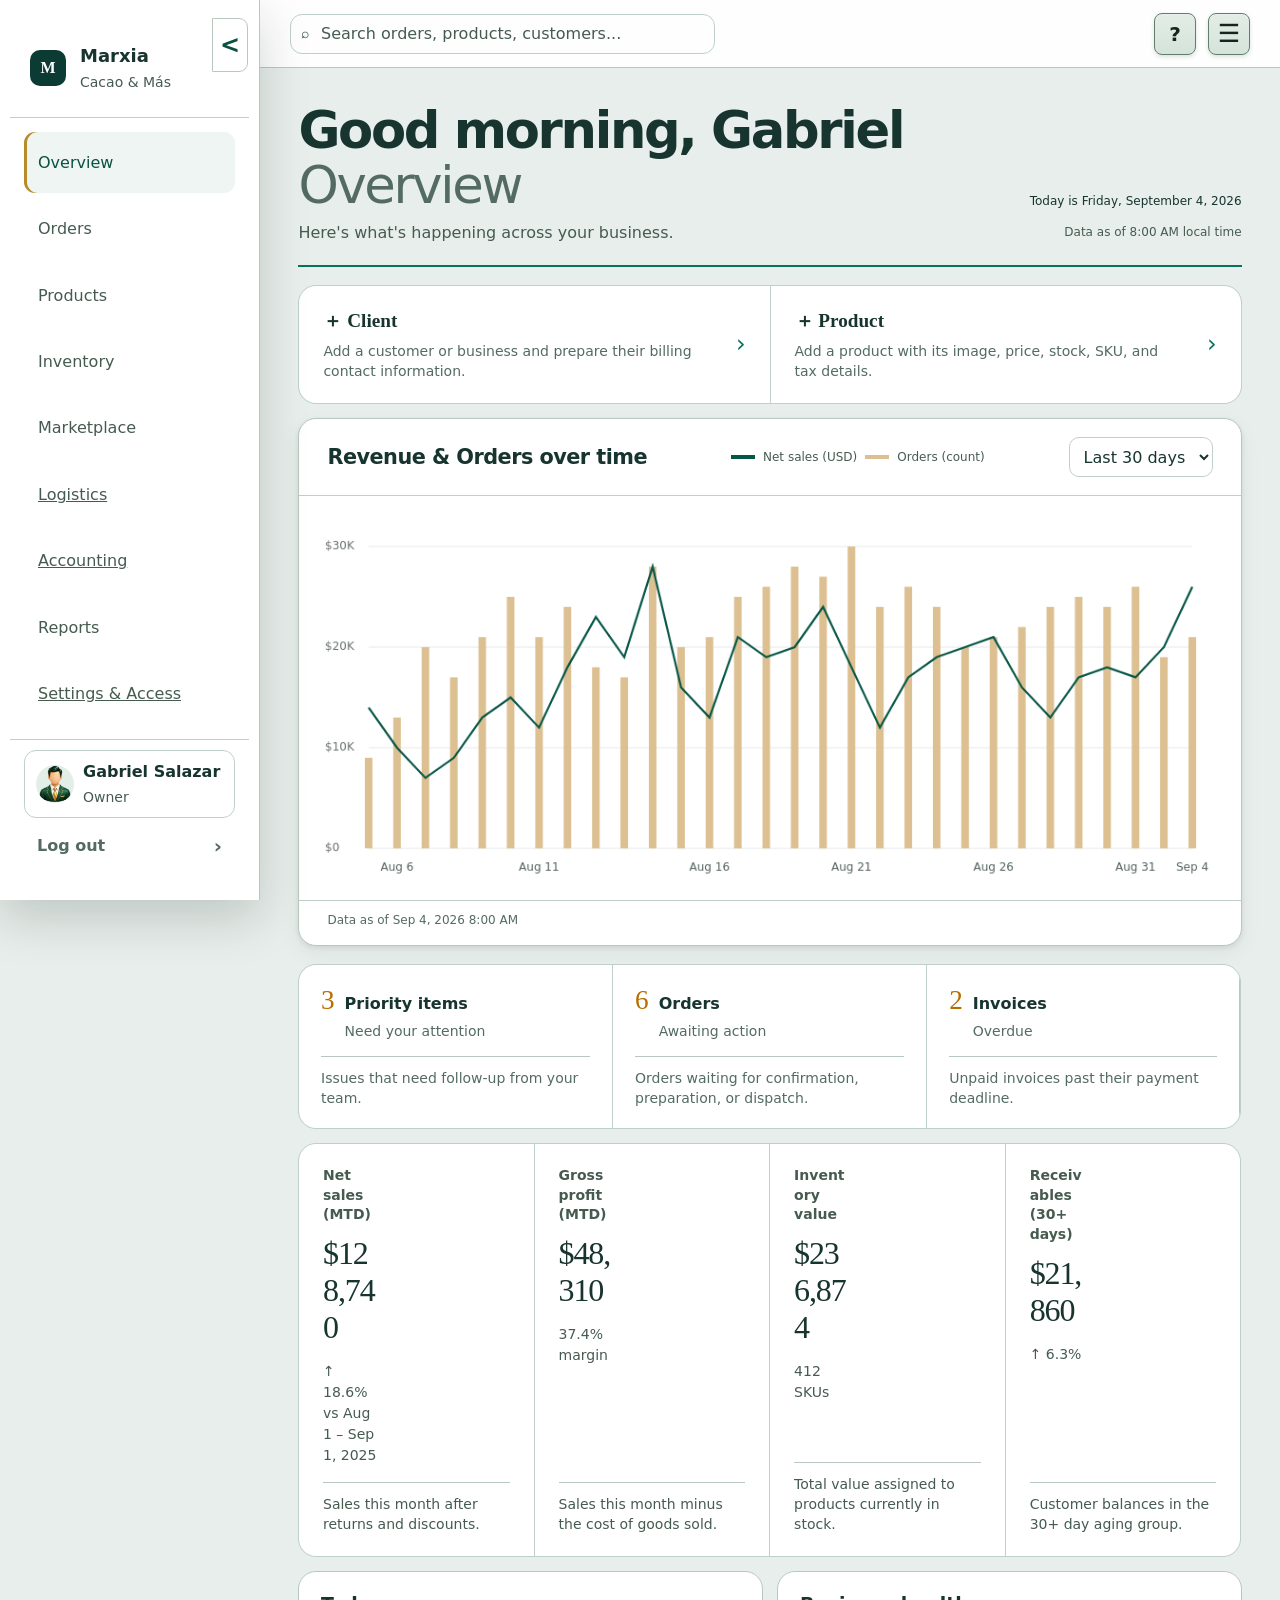
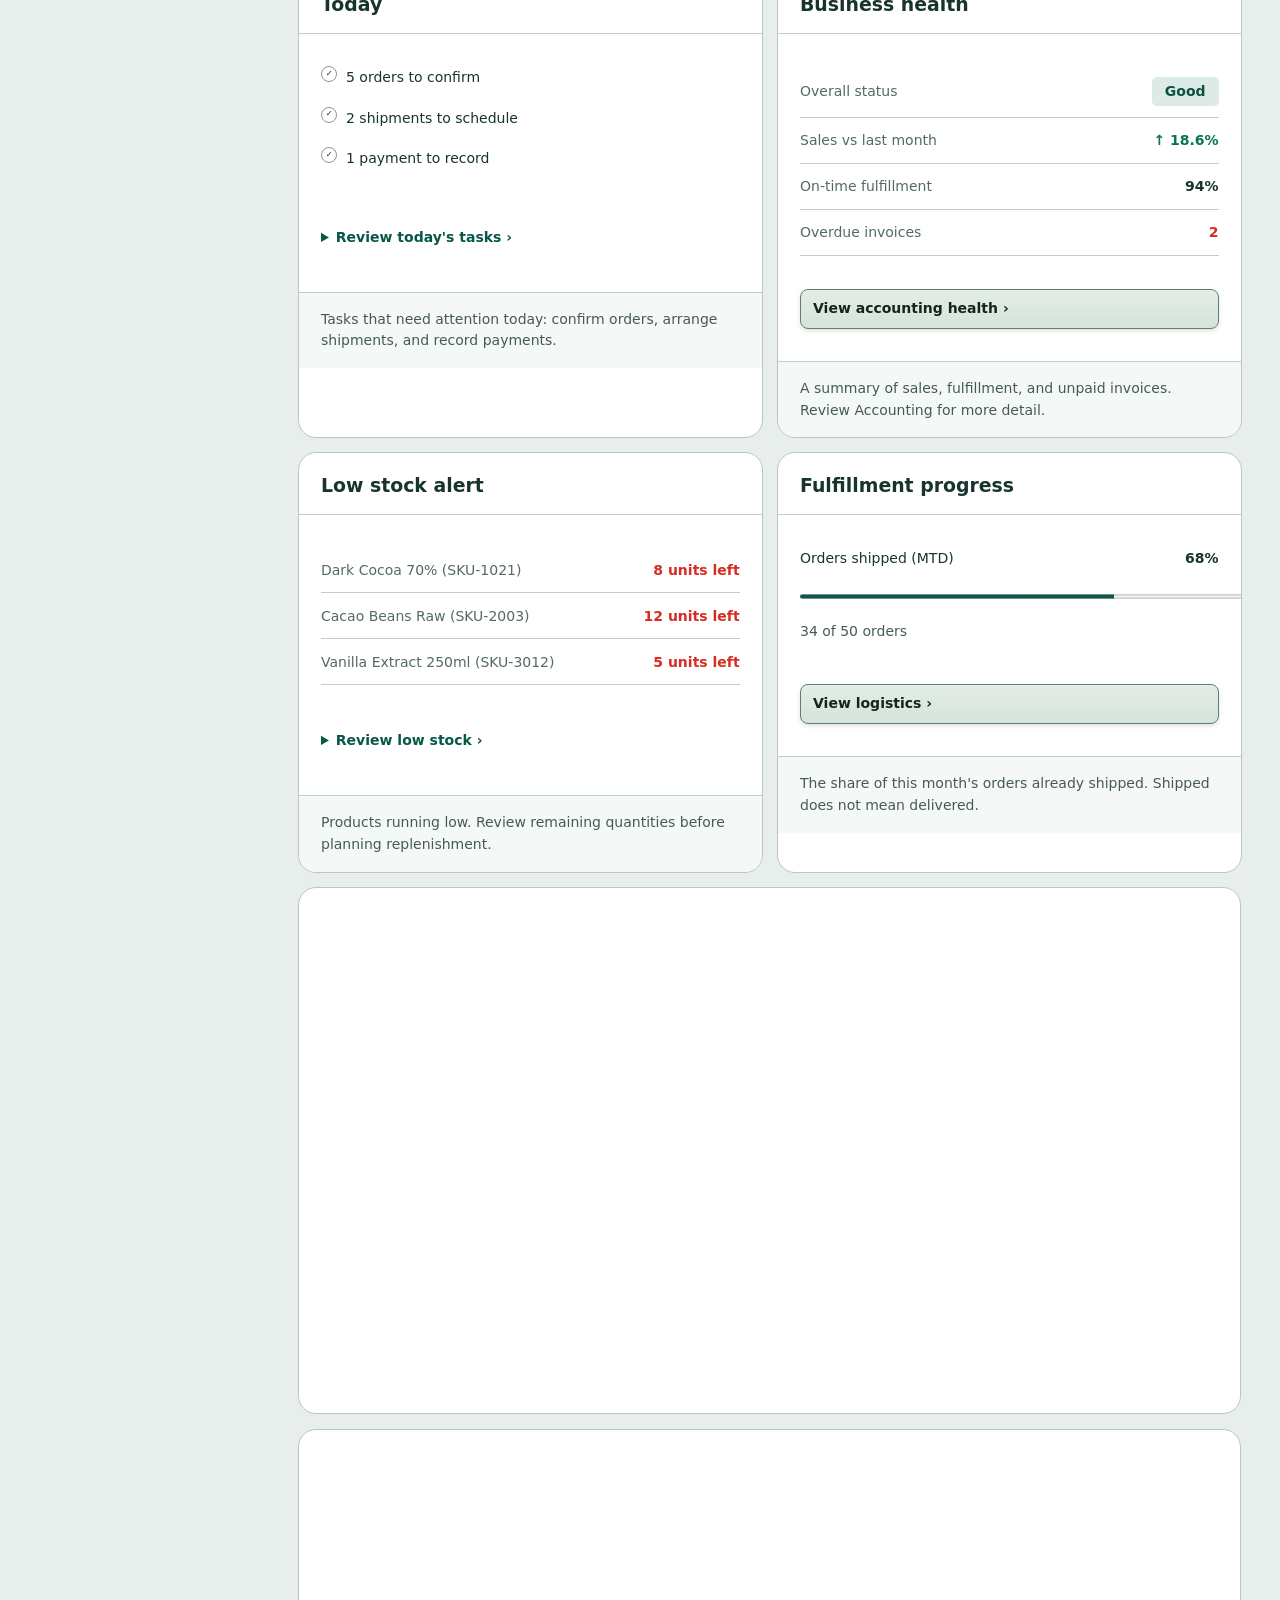
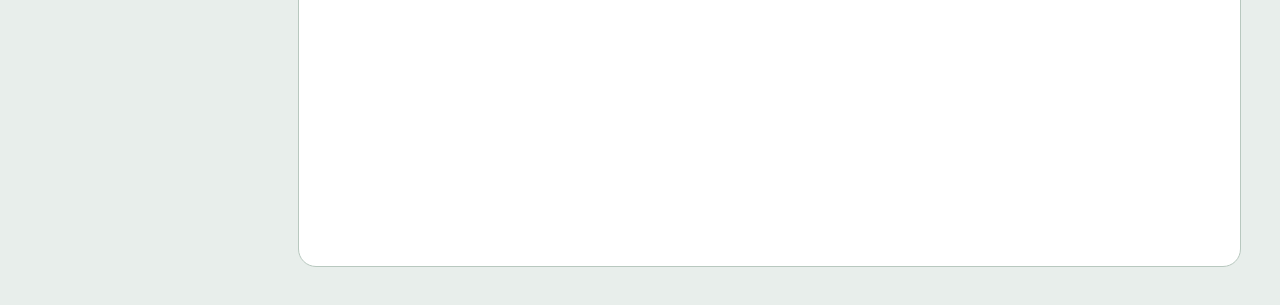
==== commit e1e778db: "Add viewport-safe logout controls to Dashboard" ====
--- a/index.html
+++ b/index.html
@@ -54,6 +54,17 @@
 .tables-grid{display:grid;grid-template-columns:1fr;gap:14px;margin:0}.table-panel{padding:0;overflow:hidden}.table-panel .panel-heading{min-height:70px;padding:18px 22px;border-bottom:1px solid var(--minimal-line)}.table-panel .panel-heading h2{margin:0;font-size:1.18rem}.table-panel .table-scroll{margin:0}.table-panel table{min-width:760px}.table-panel th{background:var(--minimal-soft);color:var(--minimal-muted);font-size:.75rem;letter-spacing:.04em;text-transform:uppercase}.table-panel th,.table-panel td{padding:14px 18px;border-color:var(--minimal-line)}.table-panel tbody tr:hover{background:color-mix(in srgb,var(--minimal-soft) 68%,transparent)}
 @media(max-width:1000px){.heading-row{grid-template-columns:1fr}.as-of{text-align:left}.metric-grid{grid-template-columns:repeat(2,1fr)}.status-grid{grid-template-columns:1fr}.chart-panel canvas{height:330px!important}}
 @media(max-width:650px){.creation-cards,.metric-grid{grid-template-columns:1fr}.attention-strip{display:flex;overflow-x:auto}.attention-strip button{min-width:250px}.heading-row h1{font-size:2.15rem}.chart-panel canvas{height:270px!important}.chart-panel .legend{order:3;width:100%;margin-left:0}}
+
+/* Viewport-safe account and logout controls */
+.sidebar{height:100dvh;min-height:0;overflow:hidden}
+.primary-nav{flex:1;min-height:0;overflow-y:auto;overscroll-behavior:contain;scrollbar-width:thin}
+.sidebar-account-footer{flex:0 0 auto;margin-top:auto;padding:10px 14px 14px;border-top:1px solid var(--minimal-line);background:var(--minimal-surface)}
+.sidebar-account-footer .owner-card{width:100%;min-height:62px;margin:0;padding:9px 11px;border-radius:12px}
+.sidebar-account-footer .owner-card img{width:38px;height:38px}
+.sidebar-logout{width:100%;min-height:44px;margin-top:6px;padding:0 12px;display:flex;align-items:center;justify-content:space-between;border:1px solid transparent;border-radius:10px;background:transparent;color:var(--minimal-muted);font:inherit;font-weight:760;cursor:pointer}
+.sidebar-logout:hover,.sidebar-logout:focus-visible{background:var(--minimal-soft);border-color:var(--minimal-line);color:var(--minimal-dark)}
+.sidebar-logout b{font-size:1.25rem}.logout-menu-action{margin-top:4px;border-top:1px solid var(--minimal-line)!important;color:var(--minimal-muted)!important}.logout-menu-action:hover,.logout-menu-action:focus-visible{color:var(--minimal-dark)!important;background:var(--minimal-soft)!important}
+@media(max-height:720px) and (min-width:901px){.brand{padding-block:16px}.primary-nav{padding-block:8px}.nav-item{min-height:40px}.sidebar-account-footer{padding-top:8px;padding-bottom:8px}.sidebar-account-footer .owner-card{min-height:56px}.sidebar-account-footer .owner-card img{width:34px;height:34px}.sidebar-logout{min-height:40px}}
 html[data-theme=dark]{--minimal-ink:#edf7f3;--minimal-muted:#a9bbb4;--minimal-line:#31524a;--minimal-surface:#102d27;--minimal-soft:#173b33}
 @media(max-width:900px){.page{padding:20px 16px}.sidebar{box-shadow:18px 0 50px rgba(3,32,26,.22)}.metric-grid{grid-template-columns:repeat(2,1fr)}}
 @media(max-width:540px){.heading-row h1{font-size:2.15rem}.creation-cards,.metric-grid{grid-template-columns:1fr}.attention-strip{display:flex;overflow-x:auto}.attention-strip button{min-width:230px}.status-grid{grid-template-columns:1fr}}
@@ -76,10 +87,13 @@
         <button class="nav-item" data-page="Reports"><img src="assets/reports.webp" alt=""><span>Reports</span></button>
         <a class="nav-item" href="settings-access.html"><img src="assets/settings.webp" alt=""><span>Settings &amp; Access</span></a>
       </nav>
-      <button class="owner-card" type="button" data-page="Profile">
-        <img src="assets/avatar.webp" alt="">
-        <span><strong>Gabriel Salazar</strong><small>Owner</small></span>
-      </button>
+      <div class="sidebar-account-footer">
+        <button class="owner-card" type="button" data-page="Profile">
+          <img src="assets/avatar.webp" alt="">
+          <span><strong>Gabriel Salazar</strong><small>Owner</small></span>
+        </button>
+        <button class="sidebar-logout" type="button" data-logout aria-label="Log out of Marxia"><span>Log out</span><b aria-hidden="true">›</b></button>
+      </div>
     </aside>
     <button class="sidebar-slide-toggle" id="sidebarSlideToggle" type="button" aria-controls="sidebar" aria-expanded="true" aria-label="Close navigation menu">&lt;</button>
 
@@ -111,6 +125,7 @@
                   <span data-language-label="es">Spanish</span>
                 </div>
               </section>
+              <button class="utility-action logout-menu-action" type="button" data-logout aria-label="Log out of Marxia">Log out</button>
             </nav>
           </div>
         </div>
@@ -239,6 +254,14 @@
     </form>
   </dialog>
 
+  <script>
+    document.querySelectorAll('[data-logout]').forEach(button=>button.addEventListener('click',()=>{
+      const utilityMenu=document.getElementById('utilityMenu'),utilityToggle=document.getElementById('utilityMenuToggle'),toast=document.getElementById('toast');
+      if(utilityMenu){utilityMenu.hidden=true;utilityToggle?.setAttribute('aria-expanded','false')}
+      window.dispatchEvent(new CustomEvent('marxia:logout',{detail:{source:button.classList.contains('sidebar-logout')?'sidebar':'utility-menu'}}));
+      if(toast){toast.textContent='Log out selected. Secure session termination will complete when identity services are connected.';toast.classList.add('show');window.setTimeout(()=>toast.classList.remove('show'),3600)}
+    }));
+  </script>
   <div class="toast" id="toast" role="status" aria-live="polite"></div>
 </body>
 </html>
